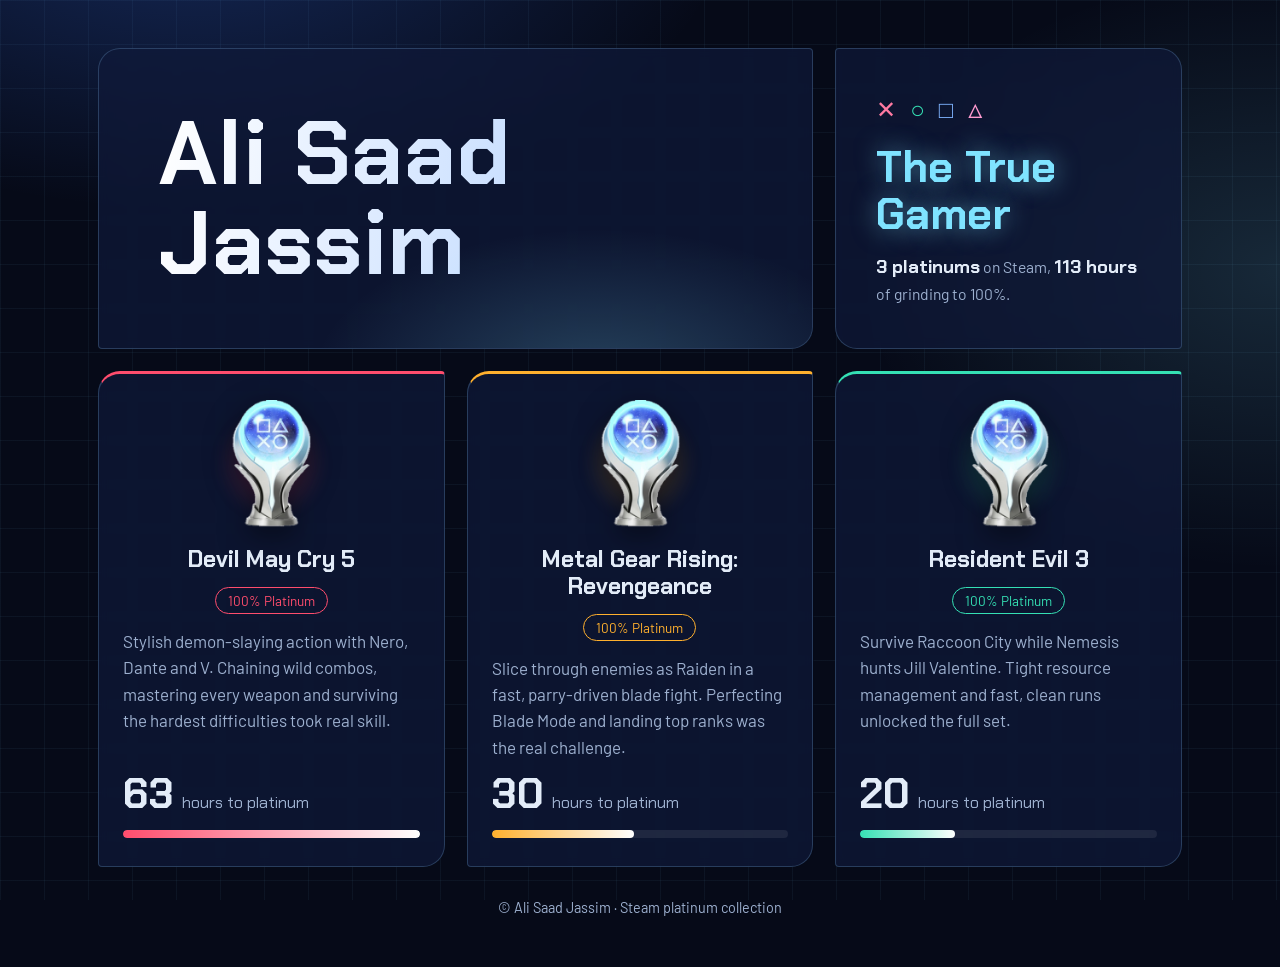
==== index.html @ 671e1e08 "Add files via upload" ====
<!DOCTYPE html>
<html lang="en">
<head>
<meta charset="utf-8">
<meta name="viewport" content="width=device-width, initial-scale=1, viewport-fit=cover">
<title>Ali Saad Jassim · The True Gamer</title>
<link rel="stylesheet" href="https://fonts.googleapis.com/css2?family=Chakra+Petch:wght@500;700&family=Barlow:wght@400;500&display=swap">
<link rel="stylesheet" href="style.css?v=2">
</head>
<body>
<main>
  <section class="box name"><h1>Ali Saad Jassim</h1></section>

  <section class="box motto">
    <div class="pad" aria-hidden="true"><span>✕</span><span>○</span><span>□</span><span>△</span></div>
    <h2>The True Gamer</h2>
    <p><strong>3 platinums</strong> on Steam, <strong>113 hours</strong> of grinding to 100%.</p>
  </section>

  <article class="box game" data-h="63">
    <div class="trophy"><img src="trophy.png?v=2" alt="Platinum trophy" width="128" height="128"></div>
    <h3>Devil May Cry 5</h3>
    <span class="badge">100% Platinum</span>
    <p>Stylish demon-slaying action with Nero, Dante and V. Chaining wild combos, mastering every weapon and surviving the hardest difficulties took real skill.</p>
    <div class="hours"><b data-count="63">0</b><span>hours to platinum</span></div>
    <div class="bar"><i data-w="100"></i></div>
  </article>

  <article class="box game" data-h="30">
    <div class="trophy"><img src="trophy.png?v=2" alt="Platinum trophy" width="128" height="128"></div>
    <h3>Metal Gear Rising: Revengeance</h3>
    <span class="badge">100% Platinum</span>
    <p>Slice through enemies as Raiden in a fast, parry-driven blade fight. Perfecting Blade Mode and landing top ranks was the real challenge.</p>
    <div class="hours"><b data-count="30">0</b><span>hours to platinum</span></div>
    <div class="bar"><i data-w="48"></i></div>
  </article>

  <article class="box game" data-h="20">
    <div class="trophy"><img src="trophy.png?v=2" alt="Platinum trophy" width="128" height="128"></div>
    <h3>Resident Evil 3</h3>
    <span class="badge">100% Platinum</span>
    <p>Survive Raccoon City while Nemesis hunts Jill Valentine. Tight resource management and fast, clean runs unlocked the full set.</p>
    <div class="hours"><b data-count="20">0</b><span>hours to platinum</span></div>
    <div class="bar"><i data-w="32"></i></div>
  </article>

  <footer>© Ali Saad Jassim · Steam platinum collection</footer>
</main>
<script src="script.js?v=2"></script>
</body>
</html>
---- style.css ----
:root{
  color-scheme:dark;
  --void:#060a18; --deep:#0c1430; --panel:rgba(16,26,58,.72); --line:rgba(140,205,255,.22);
  --ice:#7fe3ff; --plat:#e3ecf8; --mute:#9db0cf;
  --a1:#ff4d6d; --a2:#ffb02e; --a3:#35e0b4;
  --display:"Chakra Petch","Segoe UI",Arial,sans-serif; --body:"Barlow","Segoe UI",Arial,sans-serif;
  box-sizing:border-box; padding-top:env(safe-area-inset-top,0px); padding-bottom:env(safe-area-inset-bottom,0px);
}
*,*::before,*::after{box-sizing:inherit}
html{scroll-padding-top:env(safe-area-inset-top,0px)}
body{margin:0;min-height:100vh;background:var(--void);color:var(--plat);font-family:var(--body);font-size:17px;line-height:1.55;
  background-image:
    radial-gradient(900px 500px at 15% -10%,rgba(60,120,255,.28),transparent 60%),
    radial-gradient(700px 500px at 100% 30%,rgba(127,227,255,.14),transparent 60%),
    linear-gradient(rgba(127,227,255,.05) 1px,transparent 1px),
    linear-gradient(90deg,rgba(127,227,255,.05) 1px,transparent 1px);
  background-size:auto,auto,44px 44px,44px 44px;background-attachment:fixed}
main{max-width:1180px;margin:0 auto;padding:clamp(16px,4vw,48px);display:grid;gap:22px;grid-template-columns:repeat(12,1fr)}
.box{background:var(--panel);border:1px solid var(--line);border-radius:22px 4px 22px 4px;backdrop-filter:blur(6px);position:relative;overflow:hidden}
.name{grid-column:span 8;padding:clamp(28px,5vw,60px);display:flex;flex-direction:column;justify-content:center;min-height:230px}
.name::after{content:"";position:absolute;inset:auto -10% -60% 30%;height:100%;background:radial-gradient(closest-side,rgba(127,227,255,.22),transparent);pointer-events:none}
h1{margin:0;font-family:var(--display);font-weight:700;font-size:clamp(2.4rem,7.2vw,5.6rem);line-height:1;letter-spacing:.01em;
  background:linear-gradient(100deg,#fff 0%,#bcd7ff 35%,#7fe3ff 55%,#fff 80%);background-size:220% 100%;-webkit-background-clip:text;background-clip:text;color:transparent;animation:sheen 6s ease-in-out infinite alternate}
@keyframes sheen{to{background-position:100% 0}}
.motto{grid-column:span 4;padding:clamp(24px,3.5vw,40px);display:flex;flex-direction:column;justify-content:center;gap:16px;border-radius:4px 22px 4px 22px}
.motto h2{margin:0;font-family:var(--display);font-weight:700;font-size:clamp(1.8rem,3.6vw,2.7rem);line-height:1.08;color:var(--ice);text-shadow:0 0 24px rgba(127,227,255,.55)}
.pad{display:flex;gap:14px;font-family:var(--display);font-size:1.5rem;color:var(--mute)}
.pad span:nth-child(1){color:#ff7aa2}.pad span:nth-child(2){color:#35e0b4}.pad span:nth-child(3){color:#7fb4ff}.pad span:nth-child(4){color:#ff9bd0}
.motto p{margin:0;color:var(--mute);font-size:.98rem}
.motto strong{color:var(--plat);font-family:var(--display);font-size:1.15rem}
.game{grid-column:span 4;padding:26px 24px 28px;display:flex;flex-direction:column;gap:14px;border-top:3px solid var(--c);transition:transform .25s,box-shadow .25s}
.game:hover{transform:translateY(-6px);box-shadow:0 18px 50px -18px var(--c)}
.game:nth-of-type(1){--c:var(--a1)}.game:nth-of-type(2){--c:var(--a2)}.game:nth-of-type(3){--c:var(--a3)}
.trophy{align-self:center;width:128px;height:128px;position:relative;display:grid;place-items:center}
.trophy::before{content:"";position:absolute;inset:-10%;background:radial-gradient(closest-side,var(--c),transparent 70%);opacity:.38;filter:blur(8px)}
.trophy img{position:relative;width:100%;height:100%;object-fit:contain;filter:drop-shadow(0 8px 14px rgba(0,0,0,.5));animation:float 4s ease-in-out infinite}
.game:nth-of-type(2) .trophy img{animation-delay:-1.3s}.game:nth-of-type(3) .trophy img{animation-delay:-2.6s}
@keyframes float{50%{transform:translateY(-7px)}}
h3{margin:4px 0 0;font-family:var(--display);font-size:1.45rem;line-height:1.15;text-align:center}
.badge{align-self:center;font-size:.85rem;color:var(--c);border:1px solid var(--c);border-radius:99px;padding:2px 12px}
.game p{margin:0;color:var(--mute);flex:1}
.hours{display:flex;align-items:baseline;gap:8px;font-family:var(--display)}
.hours b{font-size:2.6rem;line-height:1;color:var(--plat)}
.hours span{color:var(--mute);font-size:1rem}
.bar{height:8px;border-radius:99px;background:rgba(255,255,255,.08);overflow:hidden}
.bar i{display:block;height:100%;width:0;border-radius:99px;background:linear-gradient(90deg,var(--c),#fff);transition:width 1.6s cubic-bezier(.2,.8,.2,1)}
footer{grid-column:1/-1;text-align:center;color:var(--mute);font-size:.9rem;padding:8px 0 0}
:focus-visible{outline:2px solid var(--ice);outline-offset:3px}
@media(max-width:900px){.name,.motto{grid-column:1/-1}.game{grid-column:1/-1}}
@media(prefers-reduced-motion:reduce){*{animation:none!important;transition:none!important}}
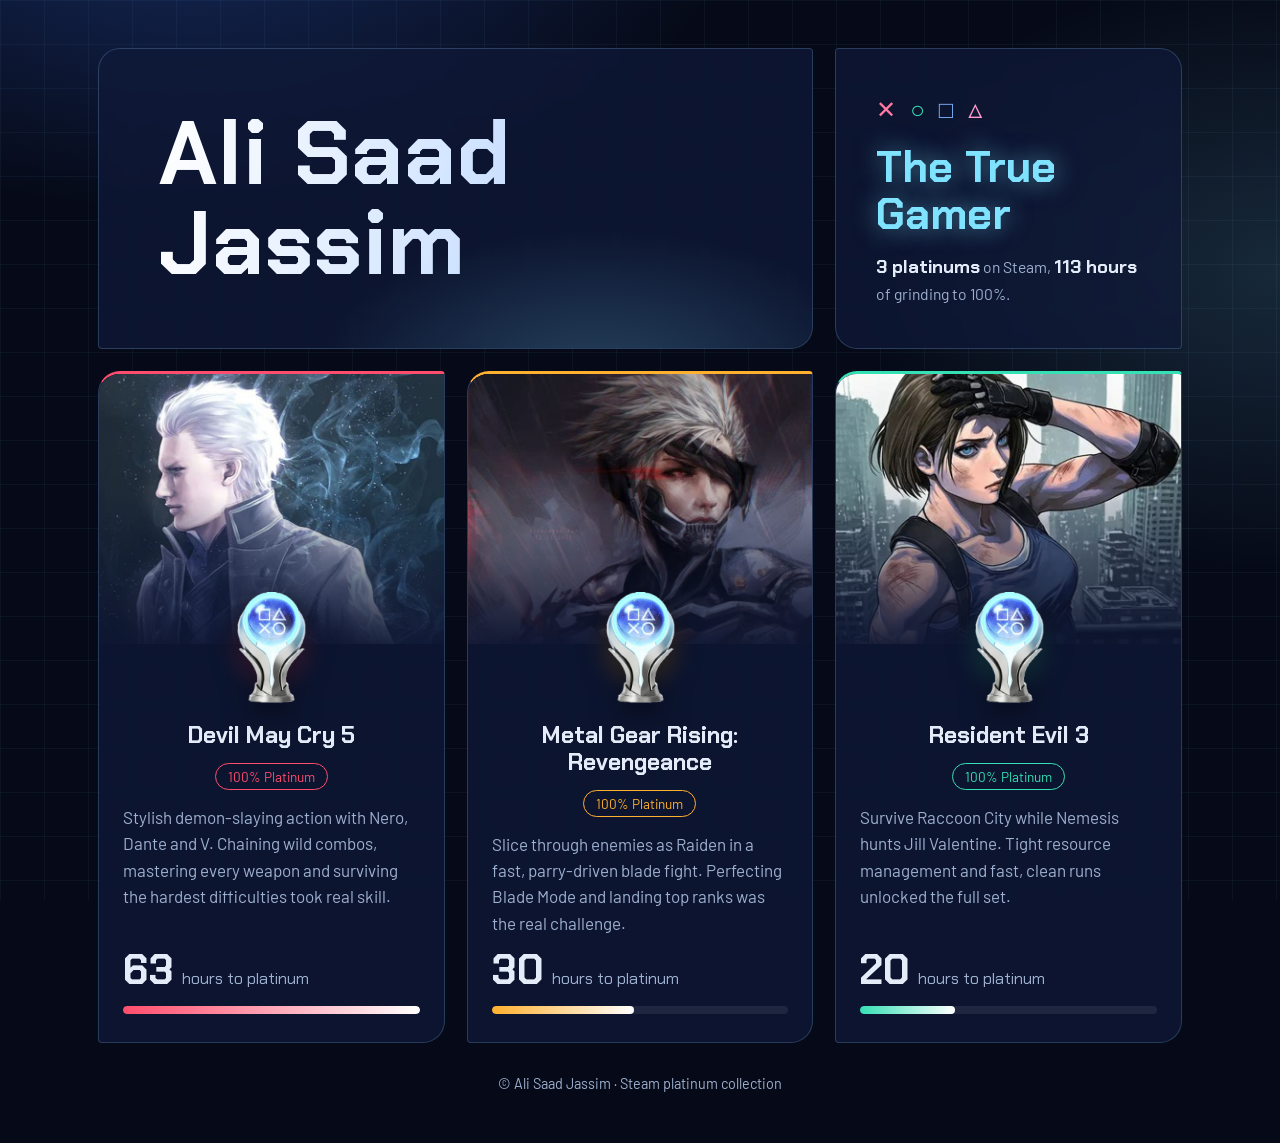
==== commit 3124a956: "Add files via upload" ====
--- a/index.html
+++ b/index.html
@@ -5,7 +5,7 @@
 <meta name="viewport" content="width=device-width, initial-scale=1, viewport-fit=cover">
 <title>Ali Saad Jassim · The True Gamer</title>
 <link rel="stylesheet" href="https://fonts.googleapis.com/css2?family=Chakra+Petch:wght@500;700&family=Barlow:wght@400;500&display=swap">
-<link rel="stylesheet" href="style.css?v=2">
+<link rel="stylesheet" href="style.css?v=3">
 </head>
 <body>
 <main>
@@ -18,7 +18,8 @@
   </section>
 
   <article class="box game" data-h="63">
-    <div class="trophy"><img src="trophy.png?v=2" alt="Platinum trophy" width="128" height="128"></div>
+    <div class="cover"><img src="vergil.jpg?v=3" alt="Vergil from Devil May Cry 5" width="720" height="900"></div>
+    <div class="trophy"><img src="trophy.png?v=3" alt="Platinum trophy" width="128" height="128"></div>
     <h3>Devil May Cry 5</h3>
     <span class="badge">100% Platinum</span>
     <p>Stylish demon-slaying action with Nero, Dante and V. Chaining wild combos, mastering every weapon and surviving the hardest difficulties took real skill.</p>
@@ -27,7 +28,8 @@
   </article>
 
   <article class="box game" data-h="30">
-    <div class="trophy"><img src="trophy.png?v=2" alt="Platinum trophy" width="128" height="128"></div>
+    <div class="cover"><img src="raiden.jpg?v=3" alt="Raiden from Metal Gear Rising: Revengeance" width="720" height="900"></div>
+    <div class="trophy"><img src="trophy.png?v=3" alt="Platinum trophy" width="128" height="128"></div>
     <h3>Metal Gear Rising: Revengeance</h3>
     <span class="badge">100% Platinum</span>
     <p>Slice through enemies as Raiden in a fast, parry-driven blade fight. Perfecting Blade Mode and landing top ranks was the real challenge.</p>
@@ -36,7 +38,8 @@
   </article>
 
   <article class="box game" data-h="20">
-    <div class="trophy"><img src="trophy.png?v=2" alt="Platinum trophy" width="128" height="128"></div>
+    <div class="cover"><img src="jill.jpg?v=3" alt="Jill Valentine from Resident Evil 3" width="720" height="900"></div>
+    <div class="trophy"><img src="trophy.png?v=3" alt="Platinum trophy" width="128" height="128"></div>
     <h3>Resident Evil 3</h3>
     <span class="badge">100% Platinum</span>
     <p>Survive Raccoon City while Nemesis hunts Jill Valentine. Tight resource management and fast, clean runs unlocked the full set.</p>
@@ -46,6 +49,6 @@
 
   <footer>© Ali Saad Jassim · Steam platinum collection</footer>
 </main>
-<script src="script.js?v=2"></script>
+<script src="script.js?v=3"></script>
 </body>
 </html>
--- a/style.css
+++ b/style.css
@@ -28,10 +28,15 @@
 .pad span:nth-child(1){color:#ff7aa2}.pad span:nth-child(2){color:#35e0b4}.pad span:nth-child(3){color:#7fb4ff}.pad span:nth-child(4){color:#ff9bd0}
 .motto p{margin:0;color:var(--mute);font-size:.98rem}
 .motto strong{color:var(--plat);font-family:var(--display);font-size:1.15rem}
-.game{grid-column:span 4;padding:26px 24px 28px;display:flex;flex-direction:column;gap:14px;border-top:3px solid var(--c);transition:transform .25s,box-shadow .25s}
+.game{grid-column:span 4;padding:0 24px 28px;display:flex;flex-direction:column;gap:14px;border-top:3px solid var(--c);transition:transform .25s,box-shadow .25s}
 .game:hover{transform:translateY(-6px);box-shadow:0 18px 50px -18px var(--c)}
 .game:nth-of-type(1){--c:var(--a1)}.game:nth-of-type(2){--c:var(--a2)}.game:nth-of-type(3){--c:var(--a3)}
-.trophy{align-self:center;width:128px;height:128px;position:relative;display:grid;place-items:center}
+.cover{margin:0 -24px;height:270px;position:relative;overflow:hidden;background:var(--deep)}
+.cover img{width:100%;height:100%;object-fit:cover;object-position:50% 12%;display:block;transition:transform .6s}
+.cover::after{content:"";position:absolute;inset:0;background:linear-gradient(180deg,rgba(6,10,24,0) 45%,rgba(14,22,50,.95) 100%)}
+.game:hover .cover img{transform:scale(1.06)}
+.game:nth-of-type(2) .cover img{object-position:50% 18%}
+.trophy{align-self:center;width:112px;height:112px;margin-top:-66px;position:relative;z-index:1;display:grid;place-items:center}
 .trophy::before{content:"";position:absolute;inset:-10%;background:radial-gradient(closest-side,var(--c),transparent 70%);opacity:.38;filter:blur(8px)}
 .trophy img{position:relative;width:100%;height:100%;object-fit:contain;filter:drop-shadow(0 8px 14px rgba(0,0,0,.5));animation:float 4s ease-in-out infinite}
 .game:nth-of-type(2) .trophy img{animation-delay:-1.3s}.game:nth-of-type(3) .trophy img{animation-delay:-2.6s}
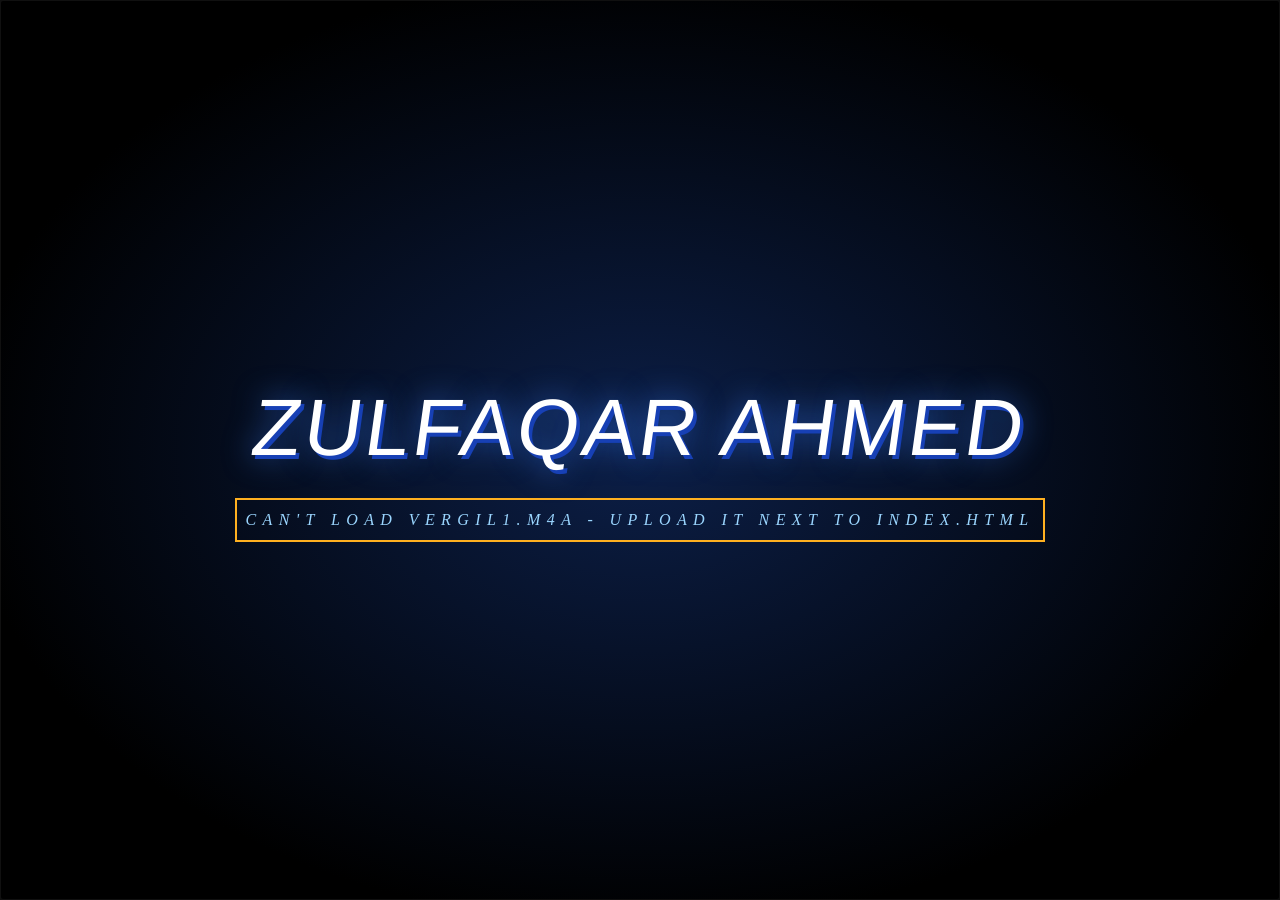
==== commit 0735825a: "Add files via upload" ====
--- a/index.html
+++ b/index.html
@@ -1,54 +1,96 @@
 <!DOCTYPE html>
 <html lang="en">
 <head>
-<meta charset="utf-8">
-<meta name="viewport" content="width=device-width, initial-scale=1, viewport-fit=cover">
-<title>Ali Saad Jassim · The True Gamer</title>
-<link rel="stylesheet" href="https://fonts.googleapis.com/css2?family=Chakra+Petch:wght@500;700&family=Barlow:wght@400;500&display=swap">
-<link rel="stylesheet" href="style.css?v=3">
+  <meta charset="UTF-8">
+  <meta name="viewport" content="width=device-width, initial-scale=1">
+  <title>Zulfaqar Ahmed | Cybersecurity Student</title>
+  <link rel="stylesheet" href="style.css">
+  <script src="script.js" defer></script>
+  <noscript><style>#intro{display:none}</style></noscript>
 </head>
 <body>
-<main>
-  <section class="box name"><h1>Ali Saad Jassim</h1></section>
 
-  <section class="box motto">
-    <div class="pad" aria-hidden="true"><span>✕</span><span>○</span><span>□</span><span>△</span></div>
-    <h2>The True Gamer</h2>
-    <p><strong>3 platinums</strong> on Steam, <strong>113 hours</strong> of grinding to 100%.</p>
-  </section>
+  <!-- DMC5-style intro: video (muted) + Vergil audio -->
+  <div id="intro">
+    <video id="introVideo" src="videoplayback.mp4" muted playsinline preload="auto"></video>
+    <audio id="introAudio" src="vergil1.m4a" preload="auto"></audio>
+    <div class="shade"></div>
+    <div class="bar top"></div>
+    <div class="bar bottom"></div>
+    <div id="slash"></div>
+    <div id="stage" class="stage" aria-live="off"></div>
+    <div id="flash"></div>
+    <div id="prog"></div>
+    <button id="skip" type="button">Skip</button>
+    <button id="start" type="button">
+      <span class="who">Zulfaqar Ahmed</span>
+      <span class="press">Press any key</span>
+    </button>
+  </div>
 
-  <article class="box game" data-h="63">
-    <div class="cover"><img src="vergil.jpg?v=3" alt="Vergil from Devil May Cry 5" width="720" height="900"></div>
-    <div class="trophy"><img src="trophy.png?v=3" alt="Platinum trophy" width="128" height="128"></div>
-    <h3>Devil May Cry 5</h3>
-    <span class="badge">100% Platinum</span>
-    <p>Stylish demon-slaying action with Nero, Dante and V. Chaining wild combos, mastering every weapon and surviving the hardest difficulties took real skill.</p>
-    <div class="hours"><b data-count="63">0</b><span>hours to platinum</span></div>
-    <div class="bar"><i data-w="100"></i></div>
-  </article>
+  <!-- 1: Name and university -->
+  <header class="top-bar">
+    <h1>Zulfaqar Ahmed</h1>
+    <p>Al-Ameen University</p>
+  </header>
 
-  <article class="box game" data-h="30">
-    <div class="cover"><img src="raiden.jpg?v=3" alt="Raiden from Metal Gear Rising: Revengeance" width="720" height="900"></div>
-    <div class="trophy"><img src="trophy.png?v=3" alt="Platinum trophy" width="128" height="128"></div>
-    <h3>Metal Gear Rising: Revengeance</h3>
-    <span class="badge">100% Platinum</span>
-    <p>Slice through enemies as Raiden in a fast, parry-driven blade fight. Perfecting Blade Mode and landing top ranks was the real challenge.</p>
-    <div class="hours"><b data-count="30">0</b><span>hours to platinum</span></div>
-    <div class="bar"><i data-w="48"></i></div>
-  </article>
+  <!-- 2: Progress meters -->
+  <main>
+    <h2>My cybersecurity progress</h2>
+    <p class="hint">Select a card to see its topics.</p>
 
-  <article class="box game" data-h="20">
-    <div class="cover"><img src="jill.jpg?v=3" alt="Jill Valentine from Resident Evil 3" width="720" height="900"></div>
-    <div class="trophy"><img src="trophy.png?v=3" alt="Platinum trophy" width="128" height="128"></div>
-    <h3>Resident Evil 3</h3>
-    <span class="badge">100% Platinum</span>
-    <p>Survive Raccoon City while Nemesis hunts Jill Valentine. Tight resource management and fast, clean runs unlocked the full set.</p>
-    <div class="hours"><b data-count="20">0</b><span>hours to platinum</span></div>
-    <div class="bar"><i data-w="32"></i></div>
-  </article>
+    <!--
+      HOW TO UPDATE: when you finish a topic, add class="done" to its <li>.
+      The percentage on each meter is worked out automatically.
+    -->
+    <section class="cards">
 
-  <footer>© Ali Saad Jassim · Steam platinum collection</footer>
-</main>
-<script src="script.js?v=3"></script>
+      <details class="card">
+        <summary>
+          <span class="meter"><span class="pct">0%</span></span>
+          <span class="name">Python</span>
+          <span class="desc">Scripting and automation</span>
+        </summary>
+        <ul class="topics">
+          <li class="done">Syntax and variables</li>
+          <li class="done">Functions and loops</li>
+          <li class="done">File handling</li>
+          <li >Network programming with sockets</li>
+          <li>Writing security scripts</li>
+        </ul>
+      </details>
+
+      <details class="card">
+        <summary>
+          <span class="meter"><span class="pct">0%</span></span>
+          <span class="name">Networking</span>
+          <span class="desc">TCP/IP, protocols, and the OSI model</span>
+        </summary>
+        <ul class="topics">
+          <li class="done">OSI model</li>
+          <li class="done">TCP/IP and subnetting</li>
+          <li class="done">DNS and HTTP</li>
+          <li>Firewalls</li>
+          <li>Packet analysis with Wireshark</li>
+        </ul>
+      </details>
+
+      <details class="card">
+        <summary>
+          <span class="meter"><span class="pct">0%</span></span>
+          <span class="name">Linux</span>
+          <span class="desc">Command line and system security</span>
+        </summary>
+        <ul class="topics">
+          <li class="done">Command line basics</li>
+          <li>File permissions</li>
+          <li>Users and processes</li>
+          <li>Bash scripting</li>
+        </ul>
+      </details>
+
+    </section>
+  </main>
+
 </body>
 </html>
--- a/style.css
+++ b/style.css
@@ -1,55 +1,374 @@
-:root{
-  color-scheme:dark;
-  --void:#060a18; --deep:#0c1430; --panel:rgba(16,26,58,.72); --line:rgba(140,205,255,.22);
-  --ice:#7fe3ff; --plat:#e3ecf8; --mute:#9db0cf;
-  --a1:#ff4d6d; --a2:#ffb02e; --a3:#35e0b4;
-  --display:"Chakra Petch","Segoe UI",Arial,sans-serif; --body:"Barlow","Segoe UI",Arial,sans-serif;
-  box-sizing:border-box; padding-top:env(safe-area-inset-top,0px); padding-bottom:env(safe-area-inset-bottom,0px);
-}
-*,*::before,*::after{box-sizing:inherit}
-html{scroll-padding-top:env(safe-area-inset-top,0px)}
-body{margin:0;min-height:100vh;background:var(--void);color:var(--plat);font-family:var(--body);font-size:17px;line-height:1.55;
-  background-image:
-    radial-gradient(900px 500px at 15% -10%,rgba(60,120,255,.28),transparent 60%),
-    radial-gradient(700px 500px at 100% 30%,rgba(127,227,255,.14),transparent 60%),
-    linear-gradient(rgba(127,227,255,.05) 1px,transparent 1px),
-    linear-gradient(90deg,rgba(127,227,255,.05) 1px,transparent 1px);
-  background-size:auto,auto,44px 44px,44px 44px;background-attachment:fixed}
-main{max-width:1180px;margin:0 auto;padding:clamp(16px,4vw,48px);display:grid;gap:22px;grid-template-columns:repeat(12,1fr)}
-.box{background:var(--panel);border:1px solid var(--line);border-radius:22px 4px 22px 4px;backdrop-filter:blur(6px);position:relative;overflow:hidden}
-.name{grid-column:span 8;padding:clamp(28px,5vw,60px);display:flex;flex-direction:column;justify-content:center;min-height:230px}
-.name::after{content:"";position:absolute;inset:auto -10% -60% 30%;height:100%;background:radial-gradient(closest-side,rgba(127,227,255,.22),transparent);pointer-events:none}
-h1{margin:0;font-family:var(--display);font-weight:700;font-size:clamp(2.4rem,7.2vw,5.6rem);line-height:1;letter-spacing:.01em;
-  background:linear-gradient(100deg,#fff 0%,#bcd7ff 35%,#7fe3ff 55%,#fff 80%);background-size:220% 100%;-webkit-background-clip:text;background-clip:text;color:transparent;animation:sheen 6s ease-in-out infinite alternate}
-@keyframes sheen{to{background-position:100% 0}}
-.motto{grid-column:span 4;padding:clamp(24px,3.5vw,40px);display:flex;flex-direction:column;justify-content:center;gap:16px;border-radius:4px 22px 4px 22px}
-.motto h2{margin:0;font-family:var(--display);font-weight:700;font-size:clamp(1.8rem,3.6vw,2.7rem);line-height:1.08;color:var(--ice);text-shadow:0 0 24px rgba(127,227,255,.55)}
-.pad{display:flex;gap:14px;font-family:var(--display);font-size:1.5rem;color:var(--mute)}
-.pad span:nth-child(1){color:#ff7aa2}.pad span:nth-child(2){color:#35e0b4}.pad span:nth-child(3){color:#7fb4ff}.pad span:nth-child(4){color:#ff9bd0}
-.motto p{margin:0;color:var(--mute);font-size:.98rem}
-.motto strong{color:var(--plat);font-family:var(--display);font-size:1.15rem}
-.game{grid-column:span 4;padding:0 24px 28px;display:flex;flex-direction:column;gap:14px;border-top:3px solid var(--c);transition:transform .25s,box-shadow .25s}
-.game:hover{transform:translateY(-6px);box-shadow:0 18px 50px -18px var(--c)}
-.game:nth-of-type(1){--c:var(--a1)}.game:nth-of-type(2){--c:var(--a2)}.game:nth-of-type(3){--c:var(--a3)}
-.cover{margin:0 -24px;height:270px;position:relative;overflow:hidden;background:var(--deep)}
-.cover img{width:100%;height:100%;object-fit:cover;object-position:50% 12%;display:block;transition:transform .6s}
-.cover::after{content:"";position:absolute;inset:0;background:linear-gradient(180deg,rgba(6,10,24,0) 45%,rgba(14,22,50,.95) 100%)}
-.game:hover .cover img{transform:scale(1.06)}
-.game:nth-of-type(2) .cover img{object-position:50% 18%}
-.trophy{align-self:center;width:112px;height:112px;margin-top:-66px;position:relative;z-index:1;display:grid;place-items:center}
-.trophy::before{content:"";position:absolute;inset:-10%;background:radial-gradient(closest-side,var(--c),transparent 70%);opacity:.38;filter:blur(8px)}
-.trophy img{position:relative;width:100%;height:100%;object-fit:contain;filter:drop-shadow(0 8px 14px rgba(0,0,0,.5));animation:float 4s ease-in-out infinite}
-.game:nth-of-type(2) .trophy img{animation-delay:-1.3s}.game:nth-of-type(3) .trophy img{animation-delay:-2.6s}
-@keyframes float{50%{transform:translateY(-7px)}}
-h3{margin:4px 0 0;font-family:var(--display);font-size:1.45rem;line-height:1.15;text-align:center}
-.badge{align-self:center;font-size:.85rem;color:var(--c);border:1px solid var(--c);border-radius:99px;padding:2px 12px}
-.game p{margin:0;color:var(--mute);flex:1}
-.hours{display:flex;align-items:baseline;gap:8px;font-family:var(--display)}
-.hours b{font-size:2.6rem;line-height:1;color:var(--plat)}
-.hours span{color:var(--mute);font-size:1rem}
-.bar{height:8px;border-radius:99px;background:rgba(255,255,255,.08);overflow:hidden}
-.bar i{display:block;height:100%;width:0;border-radius:99px;background:linear-gradient(90deg,var(--c),#fff);transition:width 1.6s cubic-bezier(.2,.8,.2,1)}
-footer{grid-column:1/-1;text-align:center;color:var(--mute);font-size:.9rem;padding:8px 0 0}
-:focus-visible{outline:2px solid var(--ice);outline-offset:3px}
-@media(max-width:900px){.name,.motto{grid-column:1/-1}.game{grid-column:1/-1}}
-@media(prefers-reduced-motion:reduce){*{animation:none!important;transition:none!important}}
+:root {
+  --bg: #0f1b2d;
+  --bar: #1b2f4b;
+  --card: #172a43;
+  --track: #2a4161;
+  --accent: #ffb020;
+  --text: #eaf0f8;
+  --muted: #9fb2cc;
+}
+
+* { box-sizing: border-box; margin: 0; }
+
+body {
+  min-height: 100vh;
+  background: var(--bg);
+  color: var(--text);
+  font-family: "Segoe UI", system-ui, -apple-system, Roboto, sans-serif;
+  line-height: 1.5;
+}
+
+/* 1: Header bar */
+.top-bar {
+  display: flex;
+  flex-wrap: wrap;
+  justify-content: space-between;
+  align-items: baseline;
+  gap: 0.25rem 1.5rem;
+  padding: 1.5rem clamp(1rem, 5vw, 3rem);
+  background: var(--bar);
+  border-bottom: 3px solid var(--accent);
+}
+
+.top-bar h1 {
+  font-size: clamp(1.6rem, 4vw, 2.4rem);
+  font-weight: 700;
+  letter-spacing: 0.01em;
+}
+
+.top-bar p {
+  font-size: 1.1rem;
+  color: var(--muted);
+}
+
+/* 2: Progress meters */
+main {
+  max-width: 1000px;
+  margin: 0 auto;
+  padding: 2.5rem clamp(1rem, 5vw, 3rem) 4rem;
+}
+
+main h2 {
+  font-size: 1.4rem;
+  margin-bottom: 1.5rem;
+}
+
+.hint {
+  margin: -1rem 0 1.5rem;
+  color: var(--muted);
+}
+
+.cards {
+  display: grid;
+  grid-template-columns: repeat(auto-fit, minmax(240px, 1fr));
+  gap: 1.5rem;
+  align-items: start;
+}
+
+.card {
+  background: var(--card);
+  border: 1px solid var(--track);
+  border-radius: 14px;
+  overflow: hidden;
+  transition: border-color 0.2s;
+}
+
+.card:hover,
+.card[open] {
+  border-color: var(--accent);
+}
+
+.card summary {
+  display: flex;
+  flex-direction: column;
+  align-items: center;
+  text-align: center;
+  padding: 2rem 1.25rem;
+  cursor: pointer;
+  list-style: none;
+}
+
+.card summary::-webkit-details-marker { display: none; }
+
+.card summary:focus-visible {
+  outline: 3px solid var(--accent);
+  outline-offset: -3px;
+}
+
+/* The ring: a conic gradient filled up to --value percent */
+.meter {
+  width: 150px;
+  aspect-ratio: 1;
+  display: grid;
+  place-items: center;
+  border-radius: 50%;
+  background:
+    radial-gradient(closest-side, var(--card) 80%, transparent 82% 100%),
+    conic-gradient(var(--accent) calc(var(--value, 0) * 1%), var(--track) 0);
+}
+
+.pct {
+  font-size: 1.9rem;
+  font-weight: 700;
+}
+
+.name {
+  margin-top: 1.25rem;
+  font-size: 1.25rem;
+  font-weight: 700;
+}
+
+.desc {
+  margin-top: 0.25rem;
+  color: var(--muted);
+  font-size: 0.95rem;
+}
+
+.card summary::after {
+  content: "Show topics";
+  margin-top: 1rem;
+  color: var(--accent);
+  font-size: 0.9rem;
+}
+
+.card[open] summary::after { content: "Hide topics"; }
+
+.topics {
+  list-style: none;
+  padding: 1rem 1.5rem 1.5rem;
+  border-top: 1px solid var(--track);
+}
+
+.topics li {
+  display: flex;
+  gap: 0.6rem;
+  padding: 0.35rem 0;
+  color: var(--muted);
+}
+
+.topics li::before { content: "\25CB"; }
+
+.topics li.done { color: var(--text); }
+
+.topics li.done::before {
+  content: "\2713";
+  color: var(--accent);
+  font-weight: 700;
+}
+
+/* ===== DMC5-style intro ===== */
+body.intro-on { overflow: hidden; }
+
+#intro {
+  --blue: #3b82ff;
+  --ice: #9bd6ff;
+  --red: #ff2a3d;
+  position: fixed;
+  inset: 0;
+  z-index: 1000;
+  overflow: hidden;
+  background: #000;
+  color: #fff;
+  font-family: Impact, Haettenschweiler, "Arial Narrow Bold", sans-serif;
+}
+
+#introVideo {
+  position: absolute;
+  inset: 0;
+  width: 100%;
+  height: 100%;
+  object-fit: cover;
+  opacity: 0;
+  filter: contrast(1.2) saturate(0.7) brightness(0.8) hue-rotate(-8deg);
+  transition: opacity 0.6s;
+}
+#intro.playing #introVideo { opacity: 1; }
+
+/* Blue grade, vignette and scanlines over the footage */
+.shade {
+  position: absolute;
+  inset: 0;
+  background:
+    repeating-linear-gradient(0deg, rgba(0,0,0,0.22) 0 1px, transparent 1px 3px),
+    radial-gradient(ellipse at center, rgba(5,15,40,0.15) 30%, rgba(0,0,0,0.9) 100%),
+    rgba(10,30,90,0.28);
+}
+
+.bar {
+  position: absolute;
+  left: 0;
+  right: 0;
+  height: 0;
+  background: #000;
+  transition: height 0.9s cubic-bezier(0.7, 0, 0.2, 1);
+}
+.bar.top { top: 0; border-bottom: 2px solid var(--blue); }
+.bar.bottom { bottom: 0; border-top: 2px solid var(--blue); }
+#intro.playing .bar { height: 11vh; }
+
+#slash {
+  position: absolute;
+  left: -25%;
+  top: 50%;
+  width: 150%;
+  height: 5px;
+  background: #fff;
+  box-shadow: 0 0 18px 4px var(--blue), 0 0 60px 10px rgba(59,130,255,0.6);
+  opacity: 0;
+  transform-origin: left center;
+}
+
+#flash { position: absolute; inset: 0; background: #fff; opacity: 0; pointer-events: none; }
+
+.stage {
+  position: absolute;
+  inset: 0;
+  display: grid;
+  place-content: center;
+  text-align: center;
+  padding: 0 1rem;
+  pointer-events: none;
+}
+
+.word {
+  position: relative;
+  display: inline-block;
+  font-size: clamp(3rem, 13vw, 10rem);
+  line-height: 1;
+  letter-spacing: 0.02em;
+  text-transform: uppercase;
+  transform: skewX(-8deg);
+  text-shadow: 5px 5px 0 #1740b5, 0 0 40px rgba(59,130,255,0.7);
+  animation: slam 0.45s cubic-bezier(0.2, 0.9, 0.3, 1) both;
+}
+@keyframes slam {
+  0%   { opacity: 0; transform: skewX(-8deg) scale(3); filter: blur(14px); }
+  55%  { opacity: 1; transform: skewX(-8deg) scale(0.94); filter: blur(0); }
+  75%  { transform: skewX(-8deg) scale(1.03); }
+  100% { transform: skewX(-8deg) scale(1); }
+}
+
+.beat.red .word { color: var(--red); text-shadow: 5px 5px 0 #5a0610, 0 0 40px rgba(255,42,61,0.6); }
+
+.beat.cut .word {
+  font-size: clamp(3.5rem, 16vw, 12rem);
+  color: transparent;
+  -webkit-text-stroke: 2px #fff;
+  text-shadow: 0 0 30px rgba(59,130,255,0.8);
+  animation: cutin 0.18s ease-out both;
+}
+@keyframes cutin {
+  from { opacity: 0; transform: skewX(-8deg) translateX(-60%); }
+  to   { opacity: 1; transform: skewX(-8deg) translateX(0); }
+}
+
+.beat.name .word { font-size: clamp(2.6rem, 10vw, 8rem); }
+.beat.name .word::before,
+.beat.name .word::after {
+  content: attr(data-text);
+  position: absolute;
+  inset: 0;
+  text-shadow: none;
+  animation: glitch 1.8s steps(1) infinite;
+}
+.beat.name .word::before { color: var(--ice); transform: translateX(-5px); }
+.beat.name .word::after  { color: var(--red); transform: translateX(5px); animation-delay: -0.9s; }
+@keyframes glitch {
+  0%   { clip-path: inset(0 0 100% 0); }
+  8%   { clip-path: inset(10% 0 60% 0); }
+  16%  { clip-path: inset(70% 0 5% 0); }
+  24%  { clip-path: inset(0 0 100% 0); }
+  60%  { clip-path: inset(40% 0 40% 0); }
+  66%  { clip-path: inset(0 0 100% 0); }
+}
+
+.beat.rank .word {
+  font-size: clamp(5rem, 24vw, 18rem);
+  font-style: italic;
+  color: var(--accent);
+  text-shadow: 6px 6px 0 #7a4a00, 0 0 60px rgba(255,176,32,0.7);
+}
+
+.sub {
+  margin-top: 1rem;
+  font-family: Georgia, "Times New Roman", serif;
+  font-style: italic;
+  font-size: clamp(1rem, 3vw, 1.9rem);
+  letter-spacing: 0.35em;
+  text-transform: uppercase;
+  color: var(--ice);
+  text-shadow: 0 0 14px rgba(59,130,255,0.9);
+  animation: fadeup 0.8s 0.35s ease-out both;
+}
+.beat.rank .sub { color: #fff; font-size: clamp(1.6rem, 6vw, 3.4rem); transform: rotate(-4deg); }
+@keyframes fadeup { from { opacity: 0; transform: translateY(14px); } }
+
+#prog {
+  position: absolute;
+  left: 0;
+  bottom: 0;
+  width: 100%;
+  height: 3px;
+  background: var(--blue);
+  transform: scaleX(0);
+  transform-origin: left;
+  z-index: 3;
+}
+
+#skip {
+  position: absolute;
+  right: clamp(1rem, 4vw, 2.5rem);
+  bottom: calc(11vh + 1rem);
+  z-index: 3;
+  padding: 0.4rem 1.1rem;
+  font: inherit;
+  letter-spacing: 0.15em;
+  color: #fff;
+  background: rgba(0,0,0,0.5);
+  border: 1px solid var(--ice);
+  cursor: pointer;
+  opacity: 0;
+  pointer-events: none;
+  transition: opacity 0.4s 1s, background 0.2s;
+}
+#intro.playing #skip { opacity: 1; pointer-events: auto; }
+#skip:hover, #skip:focus-visible { background: var(--blue); outline: none; }
+
+/* Start screen: browsers only allow sound after a click or key press */
+#start {
+  position: absolute;
+  inset: 0;
+  z-index: 4;
+  display: grid;
+  place-content: center;
+  gap: 1.2rem;
+  text-align: center;
+  font: inherit;
+  color: #fff;
+  border: 0;
+  cursor: pointer;
+  background: radial-gradient(ellipse at center, #0c1f48 0%, #000 75%);
+  transition: opacity 0.5s;
+}
+#intro.playing #start { opacity: 0; pointer-events: none; }
+#start .who {
+  font-size: clamp(2rem, 8vw, 5rem);
+  letter-spacing: 0.04em;
+  text-transform: uppercase;
+  transform: skewX(-8deg);
+  text-shadow: 4px 4px 0 #1740b5, 0 0 30px rgba(59,130,255,0.7);
+}
+#start .press {
+  font-family: Georgia, serif;
+  font-style: italic;
+  letter-spacing: 0.4em;
+  text-transform: uppercase;
+  color: var(--ice);
+  animation: blink 1.4s ease-in-out infinite;
+}
+@keyframes blink { 50% { opacity: 0.2; } }
+#start:focus-visible .press { outline: 2px solid var(--accent); outline-offset: 8px; }
+
+@media (prefers-reduced-motion: reduce) {
+  #intro .word, #intro .sub, #intro .beat .word::before, #intro .beat .word::after, #start .press { animation: none; }
+}
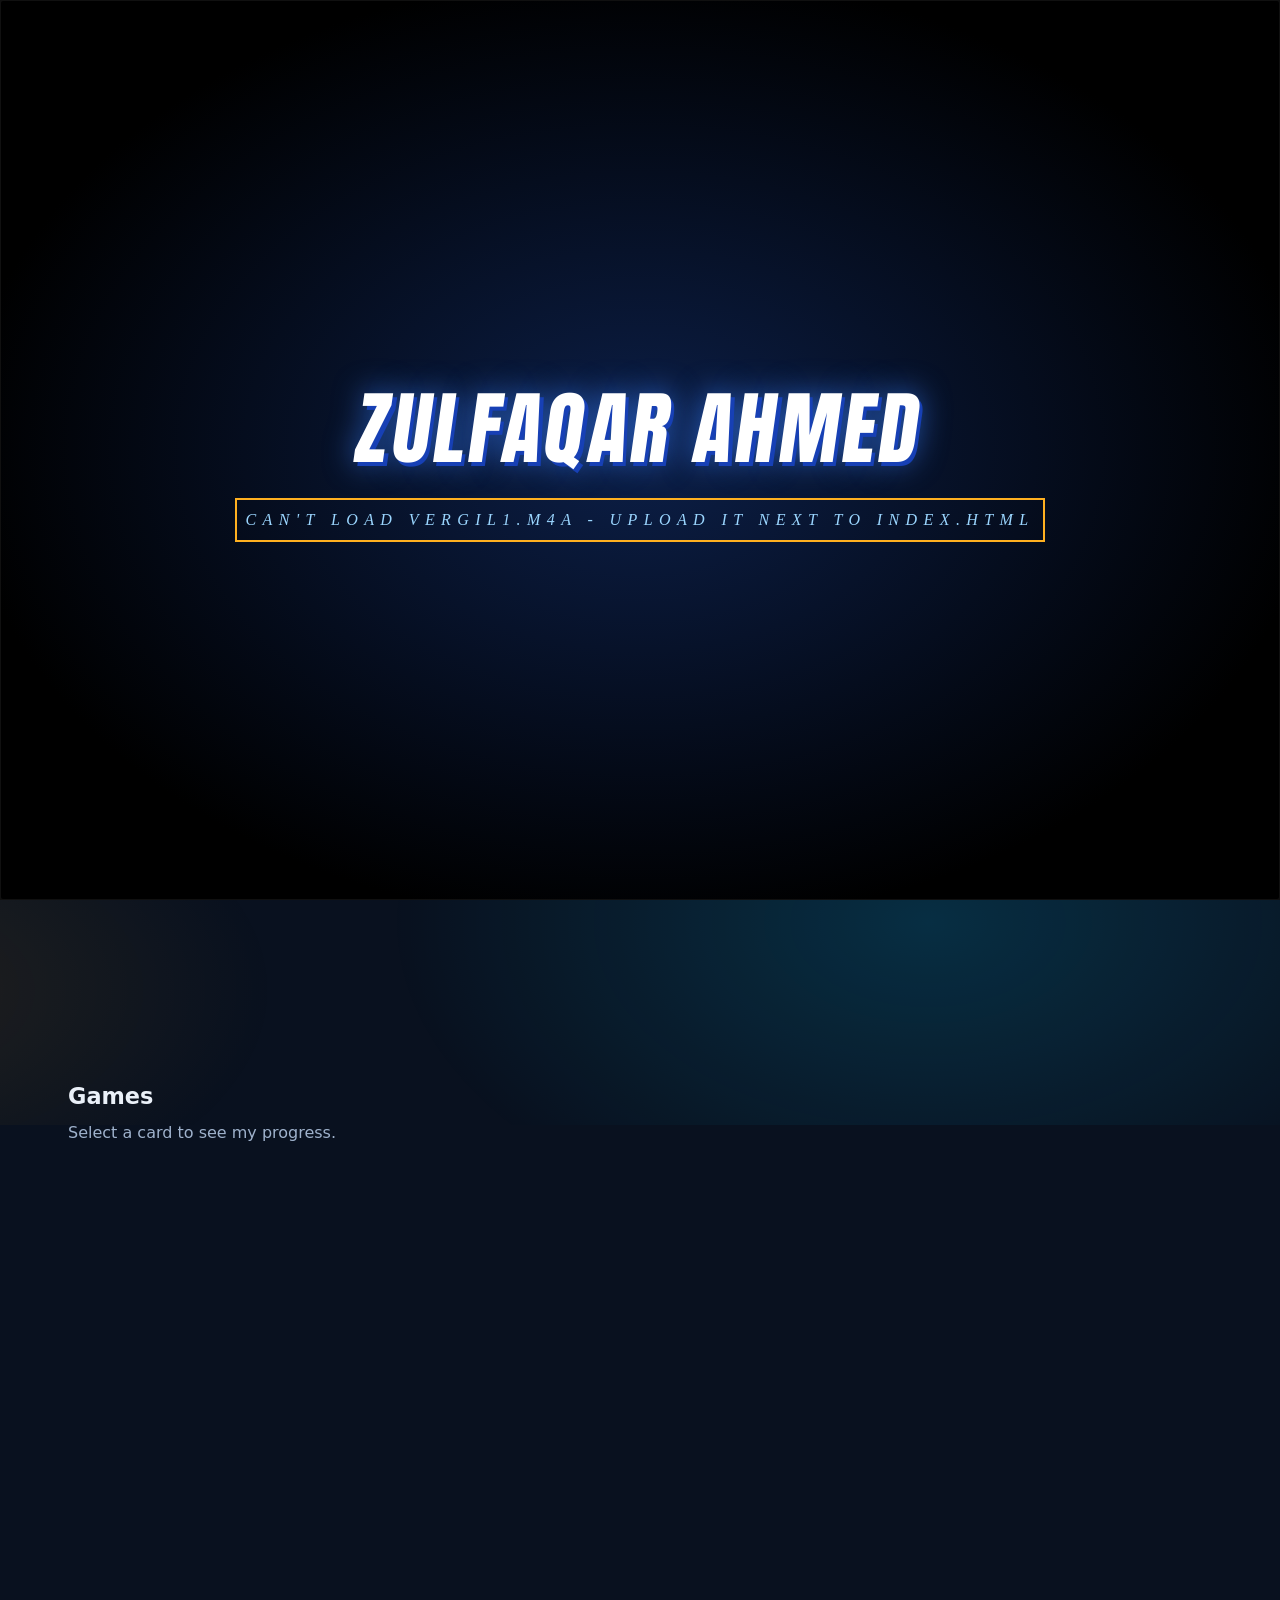
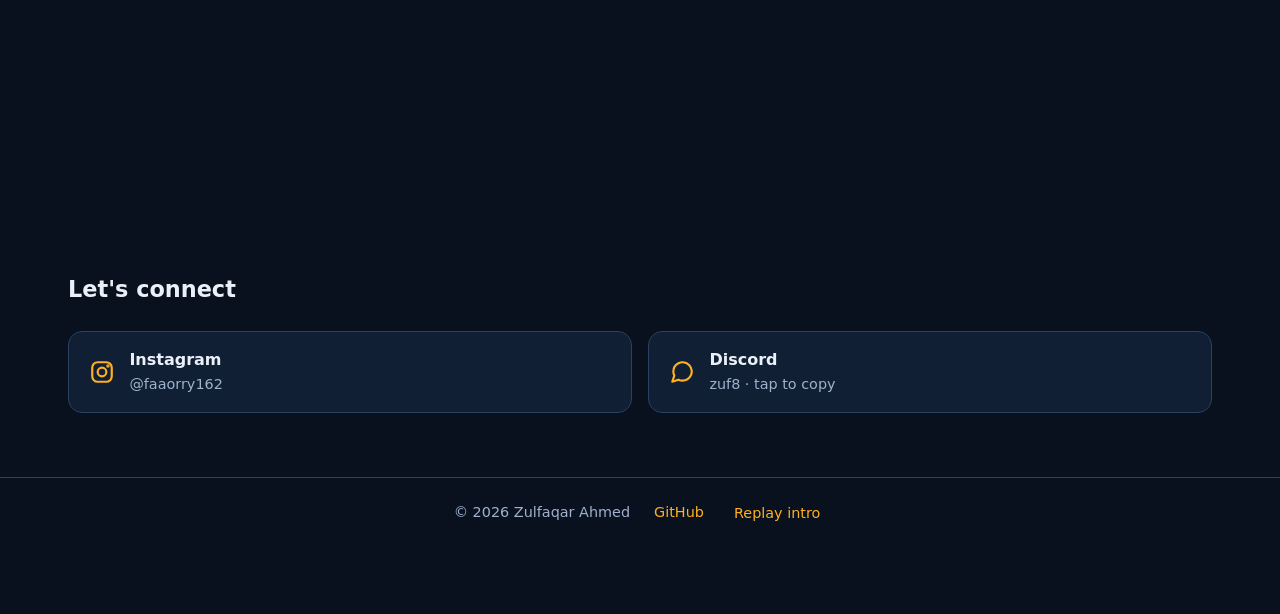
==== commit 5c56243d: "Add files via upload" ====
--- a/index.html
+++ b/index.html
@@ -4,11 +4,21 @@
   <meta charset="UTF-8">
   <meta name="viewport" content="width=device-width, initial-scale=1">
   <title>Zulfaqar Ahmed | Cybersecurity Student</title>
+  <meta name="description" content="Portfolio of Zulfaqar Ahmed, cybersecurity student at Al-Ameen University: live progress in Python, networking and Linux.">
+  <meta name="theme-color" content="#0f1b2d">
+  <meta property="og:title" content="Zulfaqar Ahmed | Cybersecurity Student">
+  <meta property="og:description" content="Live progress tracker for my cybersecurity studies.">
+  <link rel="icon" href="data:image/svg+xml,<svg xmlns=%22http://www.w3.org/2000/svg%22 viewBox=%220 0 100 100%22><text y=%22.9em%22 font-size=%2290%22>&#128737;</text></svg>">
+  <link rel="preconnect" href="https://fonts.googleapis.com">
+  <link rel="preconnect" href="https://fonts.gstatic.com" crossorigin>
+  <link href="https://fonts.googleapis.com/css2?family=Anton&display=swap" rel="stylesheet">
   <link rel="stylesheet" href="style.css">
   <script src="script.js" defer></script>
-  <noscript><style>#intro{display:none}</style></noscript>
+  <noscript><style>#intro{display:none}.card{opacity:1!important;transform:none!important}</style></noscript>
 </head>
 <body>
+
+  <canvas id="bg" aria-hidden="true"></canvas>
 
   <!-- DMC5-style intro: video (muted) + Vergil audio -->
   <div id="intro">
@@ -28,25 +38,45 @@
     </button>
   </div>
 
-  <!-- 1: Name and university -->
-  <header class="top-bar">
-    <h1>Zulfaqar Ahmed</h1>
-    <p>Al-Ameen University</p>
+  <div class="scrollbar" id="scrollbar" aria-hidden="true"></div>
+
+  <header class="top-bar" id="top">
+    <div class="brand">
+      <a class="logo" href="#top" aria-label="Back to top">ZA</a>
+      <div class="who">
+        <h1>Zulfaqar Ahmed</h1>
+        <small>Cybersecurity Student</small>
+      </div>
+    </div>
+    <nav class="nav" aria-label="Sections">
+      <a href="#progress">Progress</a>
+      <a href="#games">Games</a>
+      <a href="#connect">Connect</a>
+    </nav>
+    <p class="uni"><span class="dot" aria-hidden="true"></span>Al-Ameen University</p>
   </header>
 
-  <!-- 2: Progress meters -->
+  <!-- المقاييس من مية (الدوائر) -->
   <main>
-    <h2>My cybersecurity progress</h2>
+    <section class="terminal" aria-label="About me">
+      <div class="term-bar"><i></i><i></i><i></i><span>zulfaqar@al-ameen: ~</span></div>
+      <pre id="term">$ whoami
+zulfaqar_ahmed  # cybersecurity student @ Al-Ameen University</pre>
+    </section>
+
+    <h2 id="progress">My cybersecurity progress</h2>
     <p class="hint">Select a card to see its topics.</p>
 
     <!--
       HOW TO UPDATE: when you finish a topic, add class="done" to its <li>.
-      The percentage on each meter is worked out automatically.
+      Every meter and the overall score in the terminal are calculated automatically.
+      Cards with class "game" are left out of the overall cybersecurity score.
     -->
     <section class="cards">
 
       <details class="card">
         <summary>
+          <span class="thumb"><img src="python.jpg" alt="Python code on a dark screen"></span>
           <span class="meter"><span class="pct">0%</span></span>
           <span class="name">Python</span>
           <span class="desc">Scripting and automation</span>
@@ -55,13 +85,14 @@
           <li class="done">Syntax and variables</li>
           <li class="done">Functions and loops</li>
           <li class="done">File handling</li>
-          <li >Network programming with sockets</li>
+          <li>Network programming with sockets</li>
           <li>Writing security scripts</li>
         </ul>
       </details>
 
       <details class="card">
         <summary>
+          <span class="thumb"><img src="networking.jpg" alt="Anime character in front of a network diagram and a Wireshark capture"></span>
           <span class="meter"><span class="pct">0%</span></span>
           <span class="name">Networking</span>
           <span class="desc">TCP/IP, protocols, and the OSI model</span>
@@ -77,6 +108,7 @@
 
       <details class="card">
         <summary>
+          <span class="thumb"><img src="linux.jpg" alt="Cartoon penguin surrounded by cursor icons"></span>
           <span class="meter"><span class="pct">0%</span></span>
           <span class="name">Linux</span>
           <span class="desc">Command line and system security</span>
@@ -90,7 +122,63 @@
       </details>
 
     </section>
+
+    <section class="games" aria-labelledby="games">
+      <h2 id="games">Games</h2>
+      <p class="hint">Select a card to see my progress.</p>
+      <div class="cards">
+
+      <details class="card game">
+        <summary>
+          <span class="thumb"><img src="dmc5.jpg" alt="Vergil from Devil May Cry 5 holding his sword" style="object-position: 50% 25%"></span>
+          <span class="meter"><span class="pct">0%</span></span>
+          <span class="name">DMC5 Platinum Run</span>
+          <span class="desc">Every difficulty, all the way to Platinum</span>
+        </summary>
+        <ul class="topics">
+          <li class="done">Human</li>
+          <li class="done">Devil Hunter</li>
+          <li class="done">Son of Sparda</li>
+          <li class="done">Dante Must Die</li>
+          <li class="done">Heaven or Hell</li>
+          <li>Hell and Hell</li>
+          <li>Bloody Palace</li>
+          <li>Platinum</li>
+        </ul>
+      </details>
+
+      </div>
+    </section>
+
+    <section class="connect" id="connect" aria-labelledby="connect-h">
+      <h2 id="connect-h">Let's connect</h2>
+      <div class="links">
+        <a class="link" href="https://www.instagram.com/faaorry162/" target="_blank" rel="noopener noreferrer">
+          <svg viewBox="0 0 24 24" fill="none" stroke="currentColor" stroke-width="2" stroke-linecap="round" stroke-linejoin="round" aria-hidden="true"><rect x="3" y="3" width="18" height="18" rx="5"/><circle cx="12" cy="12" r="4"/><circle cx="17.5" cy="6.5" r=".6" fill="currentColor"/></svg>
+          <span><b>Instagram</b><small>@faaorry162</small></span>
+        </a>
+        <button class="link" type="button" id="dc" data-copy="zuf8">
+          <svg viewBox="0 0 24 24" fill="none" stroke="currentColor" stroke-width="2" stroke-linecap="round" stroke-linejoin="round" aria-hidden="true"><path d="M21 11.5a8.4 8.4 0 0 1-.9 3.8 8.5 8.5 0 0 1-7.6 4.7 8.4 8.4 0 0 1-3.8-.9L3 21l1.9-5.7a8.4 8.4 0 0 1-.9-3.8 8.5 8.5 0 0 1 4.7-7.6 8.4 8.4 0 0 1 3.8-.9h.5a8.5 8.5 0 0 1 8 8v.5z"/></svg>
+          <span><b>Discord</b><small id="dcText">zuf8 · tap to copy</small></span>
+        </button>
+      </div>
+    </section>
   </main>
+
+  <footer class="foot">
+    <span>&copy; <span id="yr">2026</span> Zulfaqar Ahmed</span>
+    <a href="https://github.com/fa8arr" target="_blank" rel="noopener">GitHub</a>
+    <button type="button" id="replay">Replay intro</button>
+  </footer>
+
+  <!-- Music player: Veridis Quo starts when the intro ends -->
+  <div id="player" class="player" role="group" aria-label="Music player">
+    <audio id="music" src="veridis-quo.mp3" loop preload="none"></audio>
+    <button id="playBtn" type="button" aria-label="Play music">&#9654;&#65038;</button>
+    <div class="track"><b>Veridis Quo</b><small>Daft Punk</small></div>
+    <span class="eq" aria-hidden="true"><i></i><i></i><i></i><i></i></span>
+    <input id="vol" type="range" min="0" max="100" value="40" aria-label="Music volume">
+  </div>
 
 </body>
 </html>
--- a/style.css
+++ b/style.css
@@ -1,5 +1,5 @@
 :root {
-  --bg: #0f1b2d;
+  --bg: #09111f;
   --bar: #1b2f4b;
   --card: #172a43;
   --track: #2a4161;
@@ -19,31 +19,137 @@
 }
 
 /* 1: Header bar */
+html { scroll-padding-top: 5.5rem; }
+
+.scrollbar {
+  position: fixed;
+  top: 0;
+  left: 0;
+  right: 0;
+  height: 3px;
+  z-index: 45;
+  background: linear-gradient(90deg, var(--accent), #ff6a3d);
+  box-shadow: 0 0 12px rgba(255, 176, 32, 0.7);
+  transform: scaleX(0);
+  transform-origin: left;
+  pointer-events: none;
+}
+
 .top-bar {
+  position: sticky;
+  top: 0;
+  z-index: 40;
   display: flex;
   flex-wrap: wrap;
-  justify-content: space-between;
-  align-items: baseline;
-  gap: 0.25rem 1.5rem;
-  padding: 1.5rem clamp(1rem, 5vw, 3rem);
-  background: var(--bar);
-  border-bottom: 3px solid var(--accent);
-}
-
-.top-bar h1 {
-  font-size: clamp(1.6rem, 4vw, 2.4rem);
-  font-weight: 700;
+  align-items: center;
+  gap: 0.75rem 1.5rem;
+  padding: 1rem clamp(1rem, 5vw, 3rem);
+  background: linear-gradient(120deg, rgba(27, 47, 75, 0.78), rgba(14, 25, 43, 0.72));
+  -webkit-backdrop-filter: blur(14px) saturate(140%);
+  backdrop-filter: blur(14px) saturate(140%);
+  border-bottom: 1px solid rgba(255, 176, 32, 0.3);
+  transition: padding 0.3s, background 0.3s, box-shadow 0.3s;
+}
+.top-bar::after {
+  content: "";
+  position: absolute;
+  left: 0;
+  right: 0;
+  bottom: -1px;
+  height: 1px;
+  background: linear-gradient(90deg, transparent, var(--accent), transparent);
+}
+.top-bar.scrolled {
+  padding-block: 0.55rem;
+  background: rgba(10, 19, 34, 0.9);
+  box-shadow: 0 12px 32px -14px rgba(0, 0, 0, 0.75);
+}
+
+.brand { display: flex; align-items: center; gap: 0.85rem; }
+
+.logo {
+  display: grid;
+  place-items: center;
+  width: 44px;
+  height: 44px;
+  border-radius: 12px;
+  font-family: Anton, Impact, sans-serif;
+  font-size: 1.15rem;
+  letter-spacing: 0.04em;
+  color: #0b1220;
+  text-decoration: none;
+  background: linear-gradient(135deg, var(--accent), #ff7a3d);
+  box-shadow: 0 0 22px -4px rgba(255, 176, 32, 0.7);
+  transform: rotate(-6deg);
+  transition: transform 0.3s;
+}
+.logo:hover, .logo:focus-visible { transform: rotate(0) scale(1.08); outline: none; }
+
+.who h1 {
+  font-size: clamp(1.15rem, 3vw, 1.5rem);
+  line-height: 1.15;
   letter-spacing: 0.01em;
-}
-
-.top-bar p {
-  font-size: 1.1rem;
+  background: linear-gradient(90deg, #fff, #9bd6ff);
+  -webkit-background-clip: text;
+  background-clip: text;
+  color: transparent;
+}
+.who small {
+  display: block;
   color: var(--muted);
+  font-size: 0.7rem;
+  letter-spacing: 0.2em;
+  text-transform: uppercase;
+}
+.who small::after { content: "_"; color: var(--accent); animation: blink 1s steps(1) infinite; }
+
+.nav { display: flex; gap: 0.25rem; margin-left: auto; }
+.nav a {
+  position: relative;
+  padding: 0.45rem 0.9rem;
+  border-radius: 999px;
+  color: var(--muted);
+  font-size: 0.95rem;
+  text-decoration: none;
+  transition: color 0.2s, background 0.2s;
+}
+.nav a:hover, .nav a:focus-visible, .nav a.active { color: #fff; background: rgba(59, 130, 255, 0.18); outline: none; }
+.nav a.active::after {
+  content: "";
+  position: absolute;
+  left: 50%;
+  bottom: 2px;
+  width: 16px;
+  height: 2px;
+  border-radius: 2px;
+  background: var(--accent);
+  transform: translateX(-50%);
+}
+
+.uni {
+  display: flex;
+  align-items: center;
+  gap: 0.55rem;
+  padding: 0.4rem 0.9rem;
+  border: 1px solid var(--track);
+  border-radius: 999px;
+  background: rgba(255, 255, 255, 0.04);
+  color: var(--muted);
+  font-size: 0.9rem;
+}
+.dot { width: 8px; height: 8px; border-radius: 50%; background: #28c840; animation: pulse 2s infinite; }
+@keyframes pulse { from { box-shadow: 0 0 0 0 rgba(40, 200, 64, 0.6); } to { box-shadow: 0 0 0 8px transparent; } }
+
+@media (max-width: 560px) {
+  .brand { flex: 1 0 100%; }
+  .nav { margin-left: -0.5rem; }
+  .nav a { padding: 0.4rem 0.65rem; font-size: 0.9rem; }
+  .uni { margin-left: auto; font-size: 0.8rem; padding: 0.3rem 0.7rem; }
 }
 
 /* 2: Progress meters */
 main {
-  max-width: 1000px;
+  max-width: 1240px;
   margin: 0 auto;
   padding: 2.5rem clamp(1rem, 5vw, 3rem) 4rem;
 }
@@ -60,22 +166,26 @@
 
 .cards {
   display: grid;
-  grid-template-columns: repeat(auto-fit, minmax(240px, 1fr));
-  gap: 1.5rem;
+  grid-template-columns: repeat(auto-fit, minmax(300px, 1fr));
+  gap: 1.75rem;
   align-items: start;
 }
 
 .card {
   background: var(--card);
   border: 1px solid var(--track);
-  border-radius: 14px;
+  border-radius: 20px;
   overflow: hidden;
-  transition: border-color 0.2s;
+  transition: border-color 0.2s, box-shadow 0.4s, translate 0.35s cubic-bezier(0.2, 0.8, 0.2, 1);
+  opacity: 0;
+  transform: translateY(18px);
+  position: relative;
 }
 
 .card:hover,
 .card[open] {
   border-color: var(--accent);
+  box-shadow: 0 14px 44px -16px rgba(59, 130, 255, 0.55);
 }
 
 .card summary {
@@ -83,12 +193,40 @@
   flex-direction: column;
   align-items: center;
   text-align: center;
-  padding: 2rem 1.25rem;
+  padding: 2.1rem 1.5rem 2.2rem;
   cursor: pointer;
   list-style: none;
 }
 
 .card summary::-webkit-details-marker { display: none; }
+
+/* Picture banner at the top of each card (cancels the summary padding to reach the edges) */
+.thumb {
+  position: relative;
+  display: block;
+  width: calc(100% + 3rem);
+  height: 230px;
+  margin: -2.1rem -1.5rem 1.6rem;
+  overflow: hidden;
+}
+
+.thumb img {
+  display: block;
+  width: 100%;
+  height: 100%;
+  object-fit: cover;
+  transition: transform 0.5s;
+}
+
+.card:hover .thumb img { transform: scale(1.06); }
+
+/* Fades the bottom of the picture into the card */
+.thumb::after {
+  content: "";
+  position: absolute;
+  inset: 0;
+  background: linear-gradient(transparent 50%, var(--card));
+}
 
 .card summary:focus-visible {
   outline: 3px solid var(--accent);
@@ -97,52 +235,59 @@
 
 /* The ring: a conic gradient filled up to --value percent */
 .meter {
-  width: 150px;
+  width: 180px;
   aspect-ratio: 1;
+  filter: drop-shadow(0 0 16px rgba(255, 176, 32, 0.35));
   display: grid;
   place-items: center;
   border-radius: 50%;
   background:
     radial-gradient(closest-side, var(--card) 80%, transparent 82% 100%),
-    conic-gradient(var(--accent) calc(var(--value, 0) * 1%), var(--track) 0);
+    conic-gradient(#ffd166, var(--accent) calc(var(--value, 0) * 0.6%), #ff6a3d calc(var(--value, 0) * 1%), var(--track) 0);
 }
 
 .pct {
-  font-size: 1.9rem;
+  font-size: 2.4rem;
   font-weight: 700;
+  text-shadow: 0 0 20px rgba(255, 176, 32, 0.45);
 }
 
 .name {
-  margin-top: 1.25rem;
-  font-size: 1.25rem;
+  margin-top: 1.4rem;
+  font-size: 1.6rem;
   font-weight: 700;
 }
 
 .desc {
-  margin-top: 0.25rem;
+  margin-top: 0.3rem;
   color: var(--muted);
+  font-size: 1rem;
+}
+
+.card summary::after {
+  content: "Show topics \25BE";
+  margin-top: 1.3rem;
+  padding: 0.5rem 1.3rem;
+  border: 1px solid rgba(255, 176, 32, 0.5);
+  border-radius: 999px;
+  color: var(--accent);
   font-size: 0.95rem;
-}
-
-.card summary::after {
-  content: "Show topics";
-  margin-top: 1rem;
-  color: var(--accent);
-  font-size: 0.9rem;
-}
-
-.card[open] summary::after { content: "Hide topics"; }
+  transition: background 0.2s, color 0.2s;
+}
+.card summary:hover::after { background: var(--accent); color: #111; }
+.card[open] summary::after { content: "Hide topics \25B4"; }
 
 .topics {
   list-style: none;
-  padding: 1rem 1.5rem 1.5rem;
+  padding: 1.2rem 1.75rem 1.75rem;
   border-top: 1px solid var(--track);
 }
 
 .topics li {
   display: flex;
-  gap: 0.6rem;
-  padding: 0.35rem 0;
+  gap: 0.7rem;
+  padding: 0.45rem 0;
+  font-size: 1.02rem;
   color: var(--muted);
 }
 
@@ -169,7 +314,7 @@
   overflow: hidden;
   background: #000;
   color: #fff;
-  font-family: Impact, Haettenschweiler, "Arial Narrow Bold", sans-serif;
+  font-family: Anton, Impact, Haettenschweiler, "Arial Narrow Bold", sans-serif;
 }
 
 #introVideo {
@@ -233,7 +378,7 @@
 .word {
   position: relative;
   display: inline-block;
-  font-size: clamp(3rem, 13vw, 10rem);
+  font-size: clamp(2.2rem, min(13vw, 24vh), 10rem);
   line-height: 1;
   letter-spacing: 0.02em;
   text-transform: uppercase;
@@ -251,7 +396,7 @@
 .beat.red .word { color: var(--red); text-shadow: 5px 5px 0 #5a0610, 0 0 40px rgba(255,42,61,0.6); }
 
 .beat.cut .word {
-  font-size: clamp(3.5rem, 16vw, 12rem);
+  font-size: clamp(2.6rem, min(16vw, 28vh), 12rem);
   color: transparent;
   -webkit-text-stroke: 2px #fff;
   text-shadow: 0 0 30px rgba(59,130,255,0.8);
@@ -262,7 +407,7 @@
   to   { opacity: 1; transform: skewX(-8deg) translateX(0); }
 }
 
-.beat.name .word { font-size: clamp(2.6rem, 10vw, 8rem); }
+.beat.name .word { font-size: clamp(2.2rem, min(10vw, 20vh), 8rem); }
 .beat.name .word::before,
 .beat.name .word::after {
   content: attr(data-text);
@@ -283,7 +428,7 @@
 }
 
 .beat.rank .word {
-  font-size: clamp(5rem, 24vw, 18rem);
+  font-size: clamp(4rem, min(24vw, 38vh), 18rem);
   font-style: italic;
   color: var(--accent);
   text-shadow: 6px 6px 0 #7a4a00, 0 0 60px rgba(255,176,32,0.7);
@@ -300,7 +445,7 @@
   text-shadow: 0 0 14px rgba(59,130,255,0.9);
   animation: fadeup 0.8s 0.35s ease-out both;
 }
-.beat.rank .sub { color: #fff; font-size: clamp(1.6rem, 6vw, 3.4rem); transform: rotate(-4deg); }
+.beat.rank .sub { color: #fff; font-size: clamp(1.3rem, min(6vw, 9vh), 3.4rem); transform: rotate(-4deg); }
 @keyframes fadeup { from { opacity: 0; transform: translateY(14px); } }
 
 #prog {
@@ -319,6 +464,7 @@
   position: absolute;
   right: clamp(1rem, 4vw, 2.5rem);
   bottom: calc(11vh + 1rem);
+  bottom: calc(11dvh + 1rem);
   z-index: 3;
   padding: 0.4rem 1.1rem;
   font: inherit;
@@ -369,6 +515,304 @@
 @keyframes blink { 50% { opacity: 0.2; } }
 #start:focus-visible .press { outline: 2px solid var(--accent); outline-offset: 8px; }
 
+@media (max-width: 600px) {
+  .sub, #start .press { letter-spacing: 0.18em; }
+  #skip { padding: 0.7rem 1.3rem; }
+}
+
 @media (prefers-reduced-motion: reduce) {
+  .thumb img { transition: none; }
+  .card { opacity: 1; transform: none; }
+  body::before, .who small::after, .dot { animation: none; }
+  .logo { transition: none; }
+  .card::after, .card[open] .topics, .card[open] .topics li { animation: none; }
+  .card:hover { translate: none; }
+  body.revealed .card { animation: none; }
   #intro .word, #intro .sub, #intro .beat .word::before, #intro .beat .word::after, #start .press { animation: none; }
 }
+
+/* ===== Entrance animation: cards rise in one by one once the intro ends ===== */
+body.revealed .card {
+  animation: rise 0.6s cubic-bezier(0.2, 0.8, 0.2, 1) both;
+  animation-delay: calc(var(--i, 0) * 90ms);
+}
+@keyframes rise { to { opacity: 1; transform: none; } }
+
+/* ===== Terminal ===== */
+.terminal {
+  margin-bottom: 2.5rem;
+  background: #0a1322;
+  border: 1px solid var(--track);
+  border-radius: 10px;
+  overflow: hidden;
+  font-family: ui-monospace, "Cascadia Code", Consolas, monospace;
+}
+.term-bar {
+  display: flex;
+  align-items: center;
+  gap: 0.4rem;
+  padding: 0.55rem 0.9rem;
+  background: var(--bar);
+  color: var(--muted);
+  font-size: 0.8rem;
+}
+.term-bar i { width: 11px; height: 11px; border-radius: 50%; background: #ff5f57; }
+.term-bar i:nth-child(2) { background: #febc2e; }
+.term-bar i:nth-child(3) { background: #28c840; }
+.term-bar span { margin-left: 0.6rem; }
+#term {
+  min-height: 7.5em;
+  padding: 1rem 1.2rem;
+  color: #7ee787;
+  font: inherit;
+  font-size: 0.95rem;
+  line-height: 1.6;
+  white-space: pre-wrap;
+  overflow-wrap: anywhere;
+}
+#term::after { content: "\258B"; color: var(--accent); animation: blink 1s steps(1) infinite; }
+
+/* ===== Footer ===== */
+.foot {
+  display: flex;
+  flex-wrap: wrap;
+  justify-content: center;
+  gap: 0.5rem 1.5rem;
+  padding: 1.5rem 1rem 2.5rem;
+  border-top: 1px solid var(--track);
+  color: var(--muted);
+  font-size: 0.9rem;
+}
+.foot a, .foot button {
+  color: var(--accent);
+  background: none;
+  border: 0;
+  font: inherit;
+  cursor: pointer;
+  text-decoration: none;
+}
+.foot a:hover, .foot button:hover { text-decoration: underline; }
+
+/* ===== Background: drifting aurora + faint grid + particle network ===== */
+html { -webkit-font-smoothing: antialiased; }
+@media (prefers-reduced-motion: no-preference) { html { scroll-behavior: smooth; } }
+::selection { background: var(--accent); color: #000; }
+
+body::before {
+  content: "";
+  position: fixed;
+  inset: -25%;
+  z-index: -2;
+  pointer-events: none;
+  background:
+    radial-gradient(40% 35% at 20% 25%, rgba(59, 130, 255, 0.30), transparent 70%),
+    radial-gradient(35% 30% at 80% 20%, rgba(124, 77, 255, 0.24), transparent 70%),
+    radial-gradient(40% 35% at 65% 85%, rgba(0, 200, 255, 0.16), transparent 70%),
+    radial-gradient(30% 25% at 10% 90%, rgba(255, 176, 32, 0.10), transparent 70%);
+  animation: drift 30s ease-in-out infinite alternate;
+}
+@keyframes drift { to { transform: translate3d(4%, -3%, 0) rotate(6deg) scale(1.1); } }
+
+body::after {
+  content: "";
+  position: fixed;
+  inset: 0;
+  z-index: -1;
+  pointer-events: none;
+  background-image:
+    linear-gradient(rgba(155, 214, 255, 0.05) 1px, transparent 1px),
+    linear-gradient(90deg, rgba(155, 214, 255, 0.05) 1px, transparent 1px);
+  background-size: 56px 56px;
+  -webkit-mask-image: radial-gradient(ellipse at 50% 30%, #000 20%, transparent 75%);
+  mask-image: radial-gradient(ellipse at 50% 30%, #000 20%, transparent 75%);
+}
+
+#bg {
+  position: fixed;
+  inset: 0;
+  z-index: -1;
+  width: 100%;
+  height: 100%;
+  pointer-events: none;
+  opacity: 0;
+  transition: opacity 1.8s ease;
+}
+body.revealed #bg { opacity: 1; }
+
+/* ===== Contact links ===== */
+.connect, .games { margin-top: 3.5rem; }
+/* keeps a lone game card the same width as the other cards */
+.games .cards { grid-template-columns: repeat(auto-fill, minmax(300px, 1fr)); }
+.links { display: flex; flex-wrap: wrap; gap: 1rem; }
+.link {
+  flex: 1 1 240px;
+  display: flex;
+  align-items: center;
+  gap: 0.9rem;
+  padding: 1rem 1.25rem;
+  color: var(--text);
+  background: rgba(23, 42, 67, 0.6);
+  -webkit-backdrop-filter: blur(8px);
+  backdrop-filter: blur(8px);
+  border: 1px solid var(--track);
+  border-radius: 14px;
+  font: inherit;
+  text-align: left;
+  text-decoration: none;
+  cursor: pointer;
+  transition: border-color 0.2s, box-shadow 0.4s;
+}
+.link:hover, .link:focus-visible {
+  border-color: var(--accent);
+  box-shadow: 0 14px 44px -16px rgba(59, 130, 255, 0.6);
+  outline: none;
+}
+.link svg { flex: none; width: 26px; height: 26px; color: var(--accent); }
+.link b { display: block; }
+.link small { color: var(--muted); font-size: 0.9rem; }
+
+/* ===== Card spotlight that follows the cursor ===== */
+.card::before {
+  content: "";
+  position: absolute;
+  inset: 0;
+  z-index: 1;
+  pointer-events: none;
+  opacity: 0;
+  transition: opacity 0.3s;
+  background: radial-gradient(260px circle at var(--mx, 50%) var(--my, 30%), rgba(59, 130, 255, 0.16), transparent 70%);
+}
+.card:hover::before { opacity: 1; }
+
+/* ===== Music player ===== */
+.foot { padding-bottom: 5.5rem; }
+.player {
+  position: fixed;
+  right: 1rem;
+  bottom: 1rem;
+  z-index: 50;
+  display: flex;
+  align-items: center;
+  gap: 0.8rem;
+  padding: 0.55rem 1rem 0.55rem 0.6rem;
+  background: rgba(15, 27, 45, 0.78);
+  -webkit-backdrop-filter: blur(14px);
+  backdrop-filter: blur(14px);
+  border: 1px solid var(--track);
+  border-radius: 999px;
+  box-shadow: 0 10px 40px -10px rgba(0, 0, 0, 0.7);
+  opacity: 0;
+  transform: translateY(24px);
+  pointer-events: none;
+  transition: opacity 0.8s 0.6s, transform 0.8s 0.6s;
+}
+body.revealed .player { opacity: 1; transform: none; pointer-events: auto; }
+
+#playBtn {
+  flex: none;
+  width: 40px;
+  height: 40px;
+  border: 0;
+  border-radius: 50%;
+  background: var(--accent);
+  color: #111;
+  font-size: 0.95rem;
+  cursor: pointer;
+}
+#playBtn:focus-visible { outline: 2px solid #fff; outline-offset: 3px; }
+.player.hint #playBtn { animation: ring 1.6s infinite; }
+@keyframes ring { from { box-shadow: 0 0 0 0 rgba(255, 176, 32, 0.65); } to { box-shadow: 0 0 0 16px transparent; } }
+
+.track { line-height: 1.2; }
+.track b { display: block; font-size: 0.9rem; }
+.track small { color: var(--muted); font-size: 0.75rem; }
+
+.eq { display: flex; align-items: flex-end; gap: 3px; height: 18px; }
+.eq i { width: 3px; height: 100%; border-radius: 2px; background: var(--accent); transform-origin: bottom; transform: scaleY(0.2); }
+.player.on .eq i { animation: eq 0.9s ease-in-out infinite alternate; }
+.eq i:nth-child(2) { animation-delay: -0.3s; }
+.eq i:nth-child(3) { animation-delay: -0.6s; }
+.eq i:nth-child(4) { animation-delay: -0.15s; }
+@keyframes eq { to { transform: scaleY(1); } }
+
+#vol {
+  --v: 40%;
+  width: 110px;
+  height: 20px;
+  background: transparent;
+  cursor: pointer;
+  -webkit-appearance: none;
+  appearance: none;
+}
+#vol::-webkit-slider-runnable-track { height: 5px; border-radius: 5px; background: linear-gradient(90deg, var(--accent) var(--v), var(--track) var(--v)); }
+#vol::-webkit-slider-thumb { -webkit-appearance: none; box-sizing: border-box; width: 16px; height: 16px; margin-top: -5.5px; border-radius: 50%; background: #fff; border: 2px solid var(--accent); box-shadow: 0 0 10px rgba(255, 176, 32, 0.6); }
+#vol::-moz-range-track { height: 5px; border-radius: 5px; background: var(--track); }
+#vol::-moz-range-progress { height: 5px; border-radius: 5px; background: var(--accent); }
+#vol::-moz-range-thumb { box-sizing: border-box; width: 16px; height: 16px; border-radius: 50%; background: #fff; border: 2px solid var(--accent); }
+#vol:focus-visible { outline: 2px solid var(--accent); outline-offset: 4px; border-radius: 4px; }
+
+@media (max-width: 520px) {
+  .track { display: none; }
+  .player { left: 1rem; justify-content: space-between; }
+  #vol { flex: 1; width: auto; }
+}
+@media (prefers-reduced-motion: reduce) {
+  .player.on .eq i { animation: none; transform: scaleY(0.6); }
+  .player.hint #playBtn { animation: none; }
+}
+
+/* ===== Bigger, cooler cards ===== */
+@property --angle { syntax: "<angle>"; inherits: false; initial-value: 0deg; }
+@keyframes borderspin { to { --angle: 360deg; } }
+
+.card:hover { translate: 0 -6px; box-shadow: 0 24px 60px -18px rgba(59, 130, 255, 0.6); }
+
+/* Rainbow border that spins around the card on hover and while it is open */
+.card::after {
+  content: "";
+  position: absolute;
+  inset: -1px;
+  z-index: 2;
+  padding: 2px;
+  border-radius: inherit;
+  background: conic-gradient(from var(--angle), rgba(255, 176, 32, 0.15), var(--accent), #ff6a3d, #7c4dff, #3b82ff, rgba(255, 176, 32, 0.15));
+  -webkit-mask: linear-gradient(#000 0 0) content-box, linear-gradient(#000 0 0);
+  -webkit-mask-composite: xor;
+  mask: linear-gradient(#000 0 0) content-box, linear-gradient(#000 0 0);
+  mask-composite: exclude;
+  opacity: 0;
+  pointer-events: none;
+  transition: opacity 0.3s;
+  animation: borderspin 4s linear infinite;
+}
+.card:hover::after, .card[open]::after { opacity: 1; }
+
+/* Topics-done badge on the picture */
+.badge {
+  position: absolute;
+  top: 14px;
+  right: 14px;
+  z-index: 2;
+  padding: 0.3rem 0.75rem;
+  border: 1px solid rgba(255, 255, 255, 0.18);
+  border-radius: 999px;
+  background: rgba(9, 17, 31, 0.65);
+  -webkit-backdrop-filter: blur(8px);
+  backdrop-filter: blur(8px);
+  color: #fff;
+  font-size: 0.8rem;
+  font-weight: 700;
+  letter-spacing: 0.04em;
+}
+.badge.full { background: var(--accent); border-color: transparent; color: #111; }
+
+/* Topics slide in one by one when a card opens */
+.card[open] .topics { animation: topics-in 0.4s ease-out; }
+.card[open] .topics li { animation: li-in 0.4s cubic-bezier(0.2, 0.8, 0.2, 1) both; animation-delay: calc(var(--n, 0) * 55ms + 80ms); }
+@keyframes topics-in { from { opacity: 0; transform: translateY(-8px); } }
+@keyframes li-in { from { opacity: 0; transform: translateX(-14px); } }
+
+@media (max-width: 600px) {
+  .meter { width: 160px; }
+  .thumb { height: 200px; }
+}
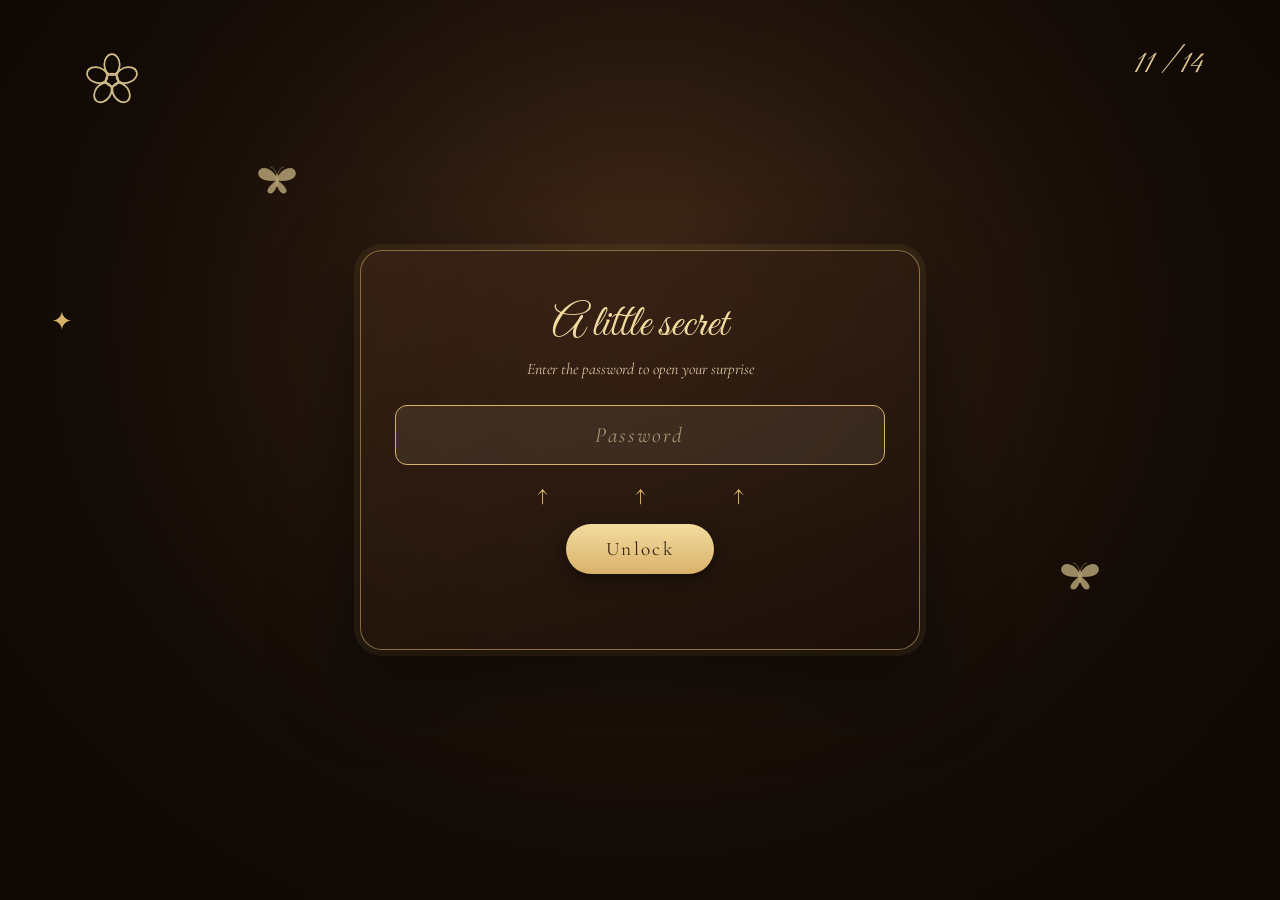
==== commit 991725e8: "Add files via upload" ====
--- a/index.html
+++ b/index.html
@@ -1,184 +1,340 @@
-<!DOCTYPE html>
+<!doctype html>
 <html lang="en">
 <head>
-  <meta charset="UTF-8">
-  <meta name="viewport" content="width=device-width, initial-scale=1">
-  <title>Zulfaqar Ahmed | Cybersecurity Student</title>
-  <meta name="description" content="Portfolio of Zulfaqar Ahmed, cybersecurity student at Al-Ameen University: live progress in Python, networking and Linux.">
-  <meta name="theme-color" content="#0f1b2d">
-  <meta property="og:title" content="Zulfaqar Ahmed | Cybersecurity Student">
-  <meta property="og:description" content="Live progress tracker for my cybersecurity studies.">
-  <link rel="icon" href="data:image/svg+xml,<svg xmlns=%22http://www.w3.org/2000/svg%22 viewBox=%220 0 100 100%22><text y=%22.9em%22 font-size=%2290%22>&#128737;</text></svg>">
-  <link rel="preconnect" href="https://fonts.googleapis.com">
-  <link rel="preconnect" href="https://fonts.gstatic.com" crossorigin>
-  <link href="https://fonts.googleapis.com/css2?family=Anton&display=swap" rel="stylesheet">
-  <link rel="stylesheet" href="style.css">
-  <script src="script.js" defer></script>
-  <noscript><style>#intro{display:none}.card{opacity:1!important;transform:none!important}</style></noscript>
+<meta charset="utf-8">
+<meta name="viewport" content="width=device-width,initial-scale=1,viewport-fit=cover">
+<meta name="theme-color" content="#1b110a">
+<title>Happy Birthday</title>
+<link rel="preconnect" href="https://fonts.googleapis.com">
+<link href="https://fonts.googleapis.com/css2?family=Cormorant+Garamond:ital,wght@0,500;1,500&family=Great+Vibes&display=swap" rel="stylesheet">
+<style>
+:root{
+  --gold:#d9b26a; --gold2:#f3dca0; --cream:#f6ead3;
+  --leather1:#7a4526; --leather2:#5a2f18; --leather3:#33190c;
+  --paper:#ecdcb0; --paper2:#f4e8c4; --ink:#3b2415; --ink2:#7a5a38;
+  --grain:url("data:image/svg+xml;utf8,<svg xmlns='http://www.w3.org/2000/svg' width='220' height='220'><filter id='n'><feTurbulence type='fractalNoise' baseFrequency='.85' numOctaves='3' stitchTiles='stitch'/><feColorMatrix values='0 0 0 0 0  0 0 0 0 0  0 0 0 0 0  0 0 0 .38 0'/></filter><rect width='100%' height='100%' filter='url(%23n)'/></svg>");
+}
+*{box-sizing:border-box;margin:0;padding:0;-webkit-tap-highlight-color:transparent}
+html,body{height:100%;overflow:hidden;overscroll-behavior:none;touch-action:manipulation;-webkit-text-size-adjust:100%;text-size-adjust:100%;background:#1b110a;font-family:'Cormorant Garamond',Georgia,serif;color:var(--cream)}
+.scene{position:fixed;inset:0;display:flex;align-items:center;justify-content:center;opacity:0;visibility:hidden;transition:opacity 1.2s ease,visibility 1.2s;padding:env(safe-area-inset-top) env(safe-area-inset-right) env(safe-area-inset-bottom) env(safe-area-inset-left)}
+.scene.active{opacity:1;visibility:visible}
+
+/* ---------- SCENE 1 : password ---------- */
+#s1{
+  background:
+    radial-gradient(ellipse at 50% 40%,rgba(30,16,8,.25),rgba(15,8,4,.92) 80%),
+    url(moths.jpg) center/cover no-repeat,
+    radial-gradient(circle at 50% 30%,#5a3a22,#1b110a 70%);
+}
+.flower{position:absolute;top:5vh;left:6vw;width:70px;opacity:.85;animation:sway 6s ease-in-out infinite}
+.dateTag{position:absolute;top:5vh;right:6vw;font-family:'Great Vibes',cursive;font-size:2rem;color:var(--gold2);opacity:.9}
+.star{position:absolute;left:4vw;top:34vh;font-size:1.6rem;color:var(--gold);animation:twinkle 3s infinite}
+.card{
+  width:min(88vw,560px);padding:46px 34px 38px;text-align:center;
+  background:linear-gradient(160deg,rgba(58,36,22,.78),rgba(28,16,9,.82));
+  border:1px solid rgba(217,178,106,.55);border-radius:22px;
+  box-shadow:0 0 0 6px rgba(217,178,106,.08),0 30px 80px rgba(0,0,0,.6);
+  -webkit-backdrop-filter:blur(6px);backdrop-filter:blur(6px);position:relative;
+}
+.card h1{font-family:'Great Vibes',cursive;font-weight:400;font-size:2.8rem;color:var(--gold2);margin-bottom:6px}
+.card p{font-style:italic;color:#d8c4a0;margin-bottom:26px}
+.card input{
+  width:100%;padding:16px 18px;font:inherit;font-size:1.35rem;text-align:center;letter-spacing:.35em;
+  background:rgba(246,234,211,.08);color:var(--cream);border:1px solid var(--gold);border-radius:12px;outline:none;
+  -webkit-appearance:none;appearance:none
+}
+.card input:focus{box-shadow:0 0 18px rgba(217,178,106,.45)}
+.card input::placeholder{letter-spacing:.1em;font-style:italic;color:#a89572}
+.arrows{display:flex;justify-content:space-around;margin:14px 20% 4px;color:var(--gold);font-size:1.6rem}
+.arrows span{animation:up 1.6s ease-in-out infinite}
+.arrows span:nth-child(2){animation-delay:.2s}.arrows span:nth-child(3){animation-delay:.4s}
+.card button{
+  margin-top:10px;padding:13px 40px;font:inherit;font-size:1.2rem;letter-spacing:.12em;cursor:pointer;
+  background:linear-gradient(180deg,var(--gold2),var(--gold));color:#3a2412;border:none;border-radius:999px;
+  box-shadow:0 6px 18px rgba(0,0,0,.45);transition:transform .2s;min-height:48px
+}
+@media (hover:hover){.card button:hover{transform:translateY(-2px) scale(1.04)}}
+.card button:active{transform:scale(.97)}
+#err{height:1.4em;margin-top:14px;color:#ff9c8a;font-style:italic;opacity:0;transition:opacity .3s}
+.shake{animation:shake .45s}
+.moth{position:absolute;width:42px;opacity:.7;color:var(--gold2);animation:flutter 9s ease-in-out infinite}
+
+/* ---------- SCENE 2 : leather book ---------- */
+#s2{
+  background:
+    radial-gradient(ellipse at 50% 50%,rgba(255,225,170,.18),rgba(20,10,5,.75) 85%),
+    url(violin.jpg) center/cover no-repeat,
+    linear-gradient(160deg,#7a4b24,#2a1608);
+  flex-direction:column;
+}
+.float{position:absolute;pointer-events:none;color:var(--gold2);opacity:.55;animation:drift 12s ease-in-out infinite;filter:drop-shadow(0 3px 6px rgba(0,0,0,.4))}
+.dust{position:absolute;border-radius:50%;background:var(--gold2);pointer-events:none;animation:twinkle 4s infinite}
+.polaroid{position:absolute;width:clamp(70px,15vw,170px);background:#f1e3c1;padding:7px 7px 24px;box-shadow:0 12px 28px rgba(0,0,0,.55);animation:drift 10s ease-in-out infinite}
+.polaroid img{width:100%;aspect-ratio:1/1;object-fit:cover;display:block;background:linear-gradient(135deg,#8a6a45,#3a2412)}
+.hint{position:absolute;bottom:max(7vh,calc(env(safe-area-inset-bottom) + 16px));font-family:'Great Vibes',cursive;font-size:2rem;color:var(--gold2);animation:twinkle 2.5s infinite;pointer-events:none}
+
+.stage{perspective:1800px;-webkit-perspective:1800px}
+.bob{transform-style:preserve-3d;animation:bob 3.2s ease-in-out infinite}
+.book{
+  /* closed size fits width AND height of any screen */
+  --w:min(62vw,360px,46vh);--h:calc(var(--w)*1.35);--s:1;
+  position:relative;width:var(--w);height:var(--h);transform-style:preserve-3d;cursor:pointer;
+  transform:translateX(0) rotateY(-8deg) rotateX(0deg) scale(1);
+  transition:transform 1.6s cubic-bezier(.6,.05,.2,1);
+  -webkit-tap-highlight-color:transparent;
+}
+/* when open the spread is twice as wide, so it is scaled down (--s set by JS) to always fit the screen */
+.book.open{transform:translateX(calc(var(--w)*var(--s)/2)) rotateY(0deg) rotateX(8deg) scale(var(--s))}
+
+/* page block: aged paper with yellowed edges */
+.pageR{
+  position:absolute;inset:0;border-radius:3px 8px 8px 3px;
+  background:
+    radial-gradient(ellipse at 100% 100%,rgba(140,100,50,.35),transparent 55%),
+    linear-gradient(90deg,#d9c590,var(--paper2) 12%,var(--paper));
+  box-shadow:
+    inset 6px 0 14px rgba(0,0,0,.2),
+    1px 1px 0 #cfb680, 2px 2px 0 #e6d3a0, 3px 3px 0 #c4a870, 4px 4px 0 #e2cd98, 5px 5px 0 #b99c64,
+    0 20px 40px rgba(0,0,0,.55);
+  display:flex;flex-direction:column;align-items:center;justify-content:center;text-align:center;padding:12%;color:var(--ink)
+}
+.pageR .big,.back .big{font-family:'Great Vibes',cursive;font-size:calc(var(--w)*.17);line-height:1.15;opacity:0;transition:opacity 1.6s 1.4s;color:var(--ink)}
+.pageR .small,.back .small{font-style:italic;font-size:calc(var(--w)*.065);color:var(--ink2);opacity:0;transition:opacity 1.6s 2.2s;margin-top:10px}
+.book.open .big,.book.open .small{opacity:1}
+
+.cover{
+  position:absolute;inset:0;transform-origin:left center;transform-style:preserve-3d;
+  transform:translateZ(1px) rotateY(0deg);
+  transition:transform 1.6s cubic-bezier(.6,.05,.2,1);
+}
+.book.open .cover{transform:translateZ(1px) rotateY(-180deg)}
+.face{position:absolute;inset:0;-webkit-backface-visibility:hidden;backface-visibility:hidden;border-radius:3px 8px 8px 3px}
+
+/* front: worn tooled leather */
+.front{
+  background:
+    var(--grain),
+    radial-gradient(ellipse at 30% 15%,rgba(255,210,150,.22),transparent 50%),
+    radial-gradient(ellipse at 90% 95%,rgba(0,0,0,.35),transparent 55%),
+    linear-gradient(135deg,var(--leather1),var(--leather2) 55%,var(--leather3));
+  background-blend-mode:multiply,normal,normal,normal;
+  border:1px solid #2a140a;
+  box-shadow:inset 0 0 20px rgba(0,0,0,.45),0 20px 40px rgba(0,0,0,.55);
+  display:flex;flex-direction:column;align-items:center;justify-content:center;text-align:center;padding:16% 12% 16% 18%;
+}
+.front::after{
+  content:"";position:absolute;inset:7% 6% 7% 15%;
+  border:1.5px solid rgba(243,220,160,.8);outline:1px solid rgba(243,220,160,.45);outline-offset:4px;
+  pointer-events:none
+}
+.front::before{
+  content:"";position:absolute;left:0;top:0;bottom:0;width:10%;
+  background:
+    linear-gradient(#e2c48a,#e2c48a) 0 14%/100% 2px no-repeat,
+    linear-gradient(#e2c48a,#e2c48a) 0 17%/100% 1px no-repeat,
+    linear-gradient(#e2c48a,#e2c48a) 0 38%/100% 2px no-repeat,
+    linear-gradient(#e2c48a,#e2c48a) 0 41%/100% 1px no-repeat,
+    linear-gradient(#e2c48a,#e2c48a) 0 62%/100% 2px no-repeat,
+    linear-gradient(#e2c48a,#e2c48a) 0 65%/100% 1px no-repeat,
+    linear-gradient(#e2c48a,#e2c48a) 0 86%/100% 2px no-repeat,
+    linear-gradient(#e2c48a,#e2c48a) 0 89%/100% 1px no-repeat,
+    linear-gradient(90deg,rgba(0,0,0,.55),rgba(255,200,140,.08) 60%,rgba(0,0,0,.4));
+  border-right:2px solid rgba(20,8,2,.7);
+  border-radius:3px 0 0 3px;
+}
+.corner{position:absolute;width:15%;height:11%;background:linear-gradient(135deg,#a8703f,#7e4b26);z-index:1;box-shadow:inset 0 0 6px rgba(0,0,0,.5)}
+.corner.tr{top:0;right:0;clip-path:polygon(0 0,100% 0,100% 100%)}
+.corner.br{bottom:0;right:0;clip-path:polygon(100% 0,100% 100%,0 100%)}
+.front .t{font-family:'Great Vibes',cursive;color:var(--gold2);font-size:calc(var(--w)*.16);line-height:1.1;text-shadow:0 1px 0 #7a5a20,0 2px 6px rgba(0,0,0,.6);position:relative;z-index:2}
+.front .d{font-size:calc(var(--w)*.085);color:var(--gold);margin-top:10px;letter-spacing:.25em;text-shadow:0 1px 3px rgba(0,0,0,.6);position:relative;z-index:2}
+.orn{display:flex;align-items:center;gap:8px;margin:12px 0;position:relative;z-index:2}
+.orn i{display:block;width:calc(var(--w)*.16);height:1.5px;background:linear-gradient(90deg,transparent,var(--gold2))}
+.orn i:last-child{transform:scaleX(-1)}
+.orn b{display:block;width:9px;height:9px;background:var(--gold2);transform:rotate(45deg);box-shadow:0 0 6px rgba(243,220,160,.5)}
+
+/* inside of cover (LEFT page): leather frame around aged paper */
+.back{
+  transform:rotateY(180deg);
+  background:linear-gradient(270deg,#d9c590,var(--paper2) 12%,var(--paper));
+  box-shadow:inset 0 0 0 8px var(--leather2),inset 0 0 0 9px rgba(243,220,160,.6),inset -6px 0 14px rgba(0,0,0,.2);
+  display:flex;flex-direction:column;align-items:center;justify-content:center;text-align:center;padding:14%;color:var(--ink)
+}
+.spark{position:fixed;pointer-events:none;color:var(--gold2);animation:burst 2.4s ease-out forwards;z-index:50}
+
+/* ---------- phones & small screens ---------- */
+@media (max-width:600px){
+  .card{padding:34px 20px 28px}
+  .card h1{font-size:2.3rem}
+  .card p{margin-bottom:20px;font-size:1.05rem}
+  .card input{font-size:1.25rem;letter-spacing:.3em}
+  .flower{width:48px}
+  .dateTag{font-size:1.6rem}
+  .star{display:none}
+  .polaroid{width:21vw;padding:4px 4px 14px}
+  .hint{font-size:1.7rem}
+}
+/* landscape phones / short screens */
+@media (max-height:500px){
+  .card{padding:20px 28px 18px}
+  .card h1{font-size:2rem;margin-bottom:2px}
+  .card p{margin-bottom:12px;font-size:1rem}
+  .card input{padding:10px 14px}
+  .arrows{margin:6px 20% 0;font-size:1.2rem}
+  .card button{margin-top:4px;padding:8px 32px;min-height:40px}
+  #err{margin-top:6px}
+  .flower{width:40px;top:3vh}
+  .dateTag{top:3vh;font-size:1.5rem}
+  .star{display:none}
+  .polaroid{width:max(64px,10vw);padding:4px 4px 12px}
+  .hint{font-size:1.4rem;bottom:2vh}
+}
+
+@keyframes up{0%,100%{transform:translateY(0);opacity:.5}50%{transform:translateY(-8px);opacity:1}}
+@keyframes twinkle{0%,100%{opacity:.25}50%{opacity:1}}
+@keyframes sway{0%,100%{transform:rotate(-6deg)}50%{transform:rotate(6deg)}}
+@keyframes shake{0%,100%{transform:translateX(0)}20%,60%{transform:translateX(-12px)}40%,80%{transform:translateX(12px)}}
+@keyframes drift{0%,100%{transform:translateY(0) rotate(var(--r,0deg))}50%{transform:translateY(-16px) rotate(calc(var(--r,0deg) + 3deg))}}
+@keyframes bob{0%,100%{transform:translateY(0)}50%{transform:translateY(-10px)}}
+@keyframes flutter{0%,100%{transform:translate(0,0)}25%{transform:translate(30px,-20px)}50%{transform:translate(-10px,-40px)}75%{transform:translate(-30px,-10px)}}
+@keyframes burst{0%{transform:translate(0,0) scale(.4);opacity:1}100%{transform:translate(var(--x),var(--y)) scale(1.2);opacity:0}}
+</style>
 </head>
 <body>
 
-  <canvas id="bg" aria-hidden="true"></canvas>
-
-  <!-- DMC5-style intro: video (muted) + Vergil audio -->
-  <div id="intro">
-    <video id="introVideo" src="videoplayback.mp4" muted playsinline preload="auto"></video>
-    <audio id="introAudio" src="vergil1.m4a" preload="auto"></audio>
-    <div class="shade"></div>
-    <div class="bar top"></div>
-    <div class="bar bottom"></div>
-    <div id="slash"></div>
-    <div id="stage" class="stage" aria-live="off"></div>
-    <div id="flash"></div>
-    <div id="prog"></div>
-    <button id="skip" type="button">Skip</button>
-    <button id="start" type="button">
-      <span class="who">Zulfaqar Ahmed</span>
-      <span class="press">Press any key</span>
-    </button>
+<!-- reusable moth shape -->
+<svg width="0" height="0" style="position:absolute">
+  <symbol id="moth" viewBox="0 0 100 80">
+    <g fill="currentColor" fill-opacity=".85" stroke="currentColor" stroke-width="1.2">
+      <path d="M50 40 C38 12 8 8 6 26 C5 40 24 46 50 44 Z"/>
+      <path d="M50 40 C62 12 92 8 94 26 C95 40 76 46 50 44 Z"/>
+      <path d="M50 44 C38 50 20 70 32 74 C44 76 49 58 50 48 Z"/>
+      <path d="M50 44 C62 50 80 70 68 74 C56 76 51 58 50 48 Z"/>
+      <ellipse cx="50" cy="44" rx="3" ry="16"/>
+      <path d="M48 28 C44 16 38 12 34 12 M52 28 C56 16 62 12 66 12" fill="none"/>
+    </g>
+  </symbol>
+</svg>
+
+<!-- SCENE 1 -->
+<section class="scene active" id="s1">
+  <svg class="flower" viewBox="0 0 100 100" fill="none" stroke="#f3dca0" stroke-width="2.5"><g transform="translate(50 50)"><circle r="9"/><ellipse cx="0" cy="-22" rx="11" ry="15"/><ellipse cx="21" cy="-7" rx="11" ry="15" transform="rotate(72 21 -7)"/><ellipse cx="13" cy="18" rx="11" ry="15" transform="rotate(144 13 18)"/><ellipse cx="-13" cy="18" rx="11" ry="15" transform="rotate(216 -13 18)"/><ellipse cx="-21" cy="-7" rx="11" ry="15" transform="rotate(288 -21 -7)"/></g></svg>
+  <div class="dateTag">11 / 14</div>
+  <div class="star">✦</div>
+  <svg class="moth" style="top:18%;left:20%" viewBox="0 0 100 80"><use href="#moth"/></svg>
+  <svg class="moth" style="top:62%;right:14%;animation-delay:2s" viewBox="0 0 100 80"><use href="#moth"/></svg>
+  <div class="card" id="card">
+    <h1>A little secret</h1>
+    <p>Enter the password to open your surprise</p>
+    <input id="pw" type="password" inputmode="numeric" pattern="[0-9]*" placeholder="Password" autocomplete="off" autocapitalize="off" autocorrect="off" spellcheck="false">
+    <div class="arrows"><span>↑</span><span>↑</span><span>↑</span></div>
+    <button id="go" type="button">Unlock</button>
+    <div id="err">That's not it, try again</div>
   </div>
-
-  <div class="scrollbar" id="scrollbar" aria-hidden="true"></div>
-
-  <header class="top-bar" id="top">
-    <div class="brand">
-      <a class="logo" href="#top" aria-label="Back to top">ZA</a>
-      <div class="who">
-        <h1>Zulfaqar Ahmed</h1>
-        <small>Cybersecurity Student</small>
+</section>
+
+<!-- SCENE 2 + 3 -->
+<section class="scene" id="s2">
+  <div class="polaroid" style="top:6%;left:4%;--r:-8deg;transform:rotate(-8deg)"><img src="moths.jpg" alt="" onerror="this.parentNode.style.display='none'"></div>
+  <div class="polaroid" style="top:7%;right:4%;--r:7deg;transform:rotate(7deg);animation-delay:1.5s"><img src="couple.jpg" alt="" onerror="this.parentNode.style.display='none'"></div>
+  <div class="polaroid" style="bottom:13%;left:4%;--r:6deg;transform:rotate(6deg);animation-delay:3s"><img src="violin.jpg" alt="" onerror="this.parentNode.style.display='none'"></div>
+  <div class="polaroid" style="bottom:14%;right:4%;--r:-6deg;transform:rotate(-6deg);animation-delay:2s"><img src="cafe.jpg" alt="" onerror="this.parentNode.style.display='none'"></div>
+
+  <svg class="float" style="top:22%;left:24%;width:46px" viewBox="0 0 100 80"><use href="#moth"/></svg>
+  <svg class="float" style="top:30%;right:23%;width:38px;animation-delay:2s" viewBox="0 0 100 80"><use href="#moth"/></svg>
+  <svg class="float" style="bottom:26%;left:21%;width:34px;animation-delay:4s" viewBox="0 0 100 80"><use href="#moth"/></svg>
+  <svg class="float" style="bottom:30%;right:21%;width:44px;animation-delay:1s" viewBox="0 0 100 80"><use href="#moth"/></svg>
+  <div id="dustbox"></div>
+
+  <div class="stage">
+    <div class="bob">
+      <div class="book" id="book">
+        <!-- RIGHT page -->
+        <div class="pageR">
+          <div class="big">Zainab<br>Ayad</div>
+          <div class="small">may your year be gentle and golden</div>
+        </div>
+        <div class="cover">
+          <div class="face front">
+            <span class="corner tr"></span><span class="corner br"></span>
+            <div class="t">Happy<br>Birthday</div>
+            <div class="orn"><i></i><b></b><i></i></div>
+            <div class="d">11/14</div>
+          </div>
+          <!-- LEFT page -->
+          <div class="face back">
+            <div class="big">Happy<br>Birthday</div>
+            <div class="small">with all the warm things</div>
+          </div>
+        </div>
       </div>
     </div>
-    <nav class="nav" aria-label="Sections">
-      <a href="#progress">Progress</a>
-      <a href="#games">Games</a>
-      <a href="#connect">Connect</a>
-    </nav>
-    <p class="uni"><span class="dot" aria-hidden="true"></span>Al-Ameen University</p>
-  </header>
-
-  <!-- المقاييس من مية (الدوائر) -->
-  <main>
-    <section class="terminal" aria-label="About me">
-      <div class="term-bar"><i></i><i></i><i></i><span>zulfaqar@al-ameen: ~</span></div>
-      <pre id="term">$ whoami
-zulfaqar_ahmed  # cybersecurity student @ Al-Ameen University</pre>
-    </section>
-
-    <h2 id="progress">My cybersecurity progress</h2>
-    <p class="hint">Select a card to see its topics.</p>
-
-    <!--
-      HOW TO UPDATE: when you finish a topic, add class="done" to its <li>.
-      Every meter and the overall score in the terminal are calculated automatically.
-      Cards with class "game" are left out of the overall cybersecurity score.
-    -->
-    <section class="cards">
-
-      <details class="card">
-        <summary>
-          <span class="thumb"><img src="python.jpg" alt="Python code on a dark screen"></span>
-          <span class="meter"><span class="pct">0%</span></span>
-          <span class="name">Python</span>
-          <span class="desc">Scripting and automation</span>
-        </summary>
-        <ul class="topics">
-          <li class="done">Syntax and variables</li>
-          <li class="done">Functions and loops</li>
-          <li class="done">File handling</li>
-          <li>Network programming with sockets</li>
-          <li>Writing security scripts</li>
-        </ul>
-      </details>
-
-      <details class="card">
-        <summary>
-          <span class="thumb"><img src="networking.jpg" alt="Anime character in front of a network diagram and a Wireshark capture"></span>
-          <span class="meter"><span class="pct">0%</span></span>
-          <span class="name">Networking</span>
-          <span class="desc">TCP/IP, protocols, and the OSI model</span>
-        </summary>
-        <ul class="topics">
-          <li class="done">OSI model</li>
-          <li class="done">TCP/IP and subnetting</li>
-          <li class="done">DNS and HTTP</li>
-          <li>Firewalls</li>
-          <li>Packet analysis with Wireshark</li>
-        </ul>
-      </details>
-
-      <details class="card">
-        <summary>
-          <span class="thumb"><img src="linux.jpg" alt="Cartoon penguin surrounded by cursor icons"></span>
-          <span class="meter"><span class="pct">0%</span></span>
-          <span class="name">Linux</span>
-          <span class="desc">Command line and system security</span>
-        </summary>
-        <ul class="topics">
-          <li class="done">Command line basics</li>
-          <li>File permissions</li>
-          <li>Users and processes</li>
-          <li>Bash scripting</li>
-        </ul>
-      </details>
-
-    </section>
-
-    <section class="games" aria-labelledby="games">
-      <h2 id="games">Games</h2>
-      <p class="hint">Select a card to see my progress.</p>
-      <div class="cards">
-
-      <details class="card game">
-        <summary>
-          <span class="thumb"><img src="dmc5.jpg" alt="Vergil from Devil May Cry 5 holding his sword" style="object-position: 50% 25%"></span>
-          <span class="meter"><span class="pct">0%</span></span>
-          <span class="name">DMC5 Platinum Run</span>
-          <span class="desc">Every difficulty, all the way to Platinum</span>
-        </summary>
-        <ul class="topics">
-          <li class="done">Human</li>
-          <li class="done">Devil Hunter</li>
-          <li class="done">Son of Sparda</li>
-          <li class="done">Dante Must Die</li>
-          <li class="done">Heaven or Hell</li>
-          <li>Hell and Hell</li>
-          <li>Bloody Palace</li>
-          <li>Platinum</li>
-        </ul>
-      </details>
-
-      </div>
-    </section>
-
-    <section class="connect" id="connect" aria-labelledby="connect-h">
-      <h2 id="connect-h">Let's connect</h2>
-      <div class="links">
-        <a class="link" href="https://www.instagram.com/faaorry162/" target="_blank" rel="noopener noreferrer">
-          <svg viewBox="0 0 24 24" fill="none" stroke="currentColor" stroke-width="2" stroke-linecap="round" stroke-linejoin="round" aria-hidden="true"><rect x="3" y="3" width="18" height="18" rx="5"/><circle cx="12" cy="12" r="4"/><circle cx="17.5" cy="6.5" r=".6" fill="currentColor"/></svg>
-          <span><b>Instagram</b><small>@faaorry162</small></span>
-        </a>
-        <button class="link" type="button" id="dc" data-copy="zuf8">
-          <svg viewBox="0 0 24 24" fill="none" stroke="currentColor" stroke-width="2" stroke-linecap="round" stroke-linejoin="round" aria-hidden="true"><path d="M21 11.5a8.4 8.4 0 0 1-.9 3.8 8.5 8.5 0 0 1-7.6 4.7 8.4 8.4 0 0 1-3.8-.9L3 21l1.9-5.7a8.4 8.4 0 0 1-.9-3.8 8.5 8.5 0 0 1 4.7-7.6 8.4 8.4 0 0 1 3.8-.9h.5a8.5 8.5 0 0 1 8 8v.5z"/></svg>
-          <span><b>Discord</b><small id="dcText">zuf8 · tap to copy</small></span>
-        </button>
-      </div>
-    </section>
-  </main>
-
-  <footer class="foot">
-    <span>&copy; <span id="yr">2026</span> Zulfaqar Ahmed</span>
-    <a href="https://github.com/fa8arr" target="_blank" rel="noopener">GitHub</a>
-    <button type="button" id="replay">Replay intro</button>
-  </footer>
-
-  <!-- Music player: Veridis Quo starts when the intro ends -->
-  <div id="player" class="player" role="group" aria-label="Music player">
-    <audio id="music" src="veridis-quo.mp3" loop preload="none"></audio>
-    <button id="playBtn" type="button" aria-label="Play music">&#9654;&#65038;</button>
-    <div class="track"><b>Veridis Quo</b><small>Daft Punk</small></div>
-    <span class="eq" aria-hidden="true"><i></i><i></i><i></i><i></i></span>
-    <input id="vol" type="range" min="0" max="100" value="40" aria-label="Music volume">
   </div>
-
+  <div class="hint" id="hint">tap the book</div>
+</section>
+
+<script>
+const CODE = "1358031850";
+const pw = document.getElementById('pw'), err = document.getElementById('err');
+const card = document.getElementById('card');
+
+function check(){
+  if(pw.value.trim() === CODE){
+    pw.blur();
+    document.getElementById('s1').classList.remove('active');
+    document.getElementById('s2').classList.add('active');
+    fit();
+  }else{
+    err.style.opacity = 1;
+    card.classList.remove('shake'); void card.offsetWidth; card.classList.add('shake');
+    pw.value = '';
+  }
+}
+document.getElementById('go').addEventListener('click', check);
+pw.addEventListener('keydown', e => { if(e.key === 'Enter') check(); });
+
+// gold dust specks in the book scene
+const dustbox = document.getElementById('dustbox');
+for(let i=0;i<30;i++){
+  const d = document.createElement('div');
+  d.className = 'dust';
+  const s = 2 + Math.random()*3;
+  d.style.cssText = `left:${Math.random()*100}%;top:${Math.random()*100}%;width:${s}px;height:${s}px;animation-delay:${Math.random()*4}s;animation-duration:${3+Math.random()*4}s`;
+  dustbox.appendChild(d);
+}
+
+// the opened book is two pages wide: scale it so it always fits the screen (phones, iPads, landscape)
+const book = document.getElementById('book');
+function fit(){
+  const vw = window.innerWidth, vh = window.innerHeight;
+  const w = book.offsetWidth, h = book.offsetHeight;
+  if(!w) return;
+  const s = Math.min(1, (vw * 0.94) / (2 * w), (vh * 0.78) / h);
+  book.style.setProperty('--s', s.toFixed(3));
+}
+window.addEventListener('resize', fit);
+window.addEventListener('orientationchange', () => setTimeout(fit, 250));
+fit();
+
+book.addEventListener('click', () => {
+  if(book.classList.contains('open')) return;
+  fit();
+  book.classList.add('open');
+  document.getElementById('hint').style.display = 'none';
+  const vw = window.innerWidth, vh = window.innerHeight;
+  const spread = Math.min(vw, vh) * 0.55;
+  for(let i=0;i<26;i++){
+    const s = document.createElement('div');
+    s.className = 'spark';
+    s.textContent = ['✦','✧','·','✦'][i%4];
+    s.style.left = (vw/2) + 'px';
+    s.style.top = (vh/2) + 'px';
+    s.style.setProperty('--x', (Math.random()*2-1)*spread*1.2 + 'px');
+    s.style.setProperty('--y', (Math.random()*2-1)*spread + 'px');
+    s.style.animationDelay = (Math.random()*1.2)+'s';
+    document.body.appendChild(s);
+    setTimeout(()=>s.remove(), 4200);
+  }
+});
+</script>
 </body>
 </html>
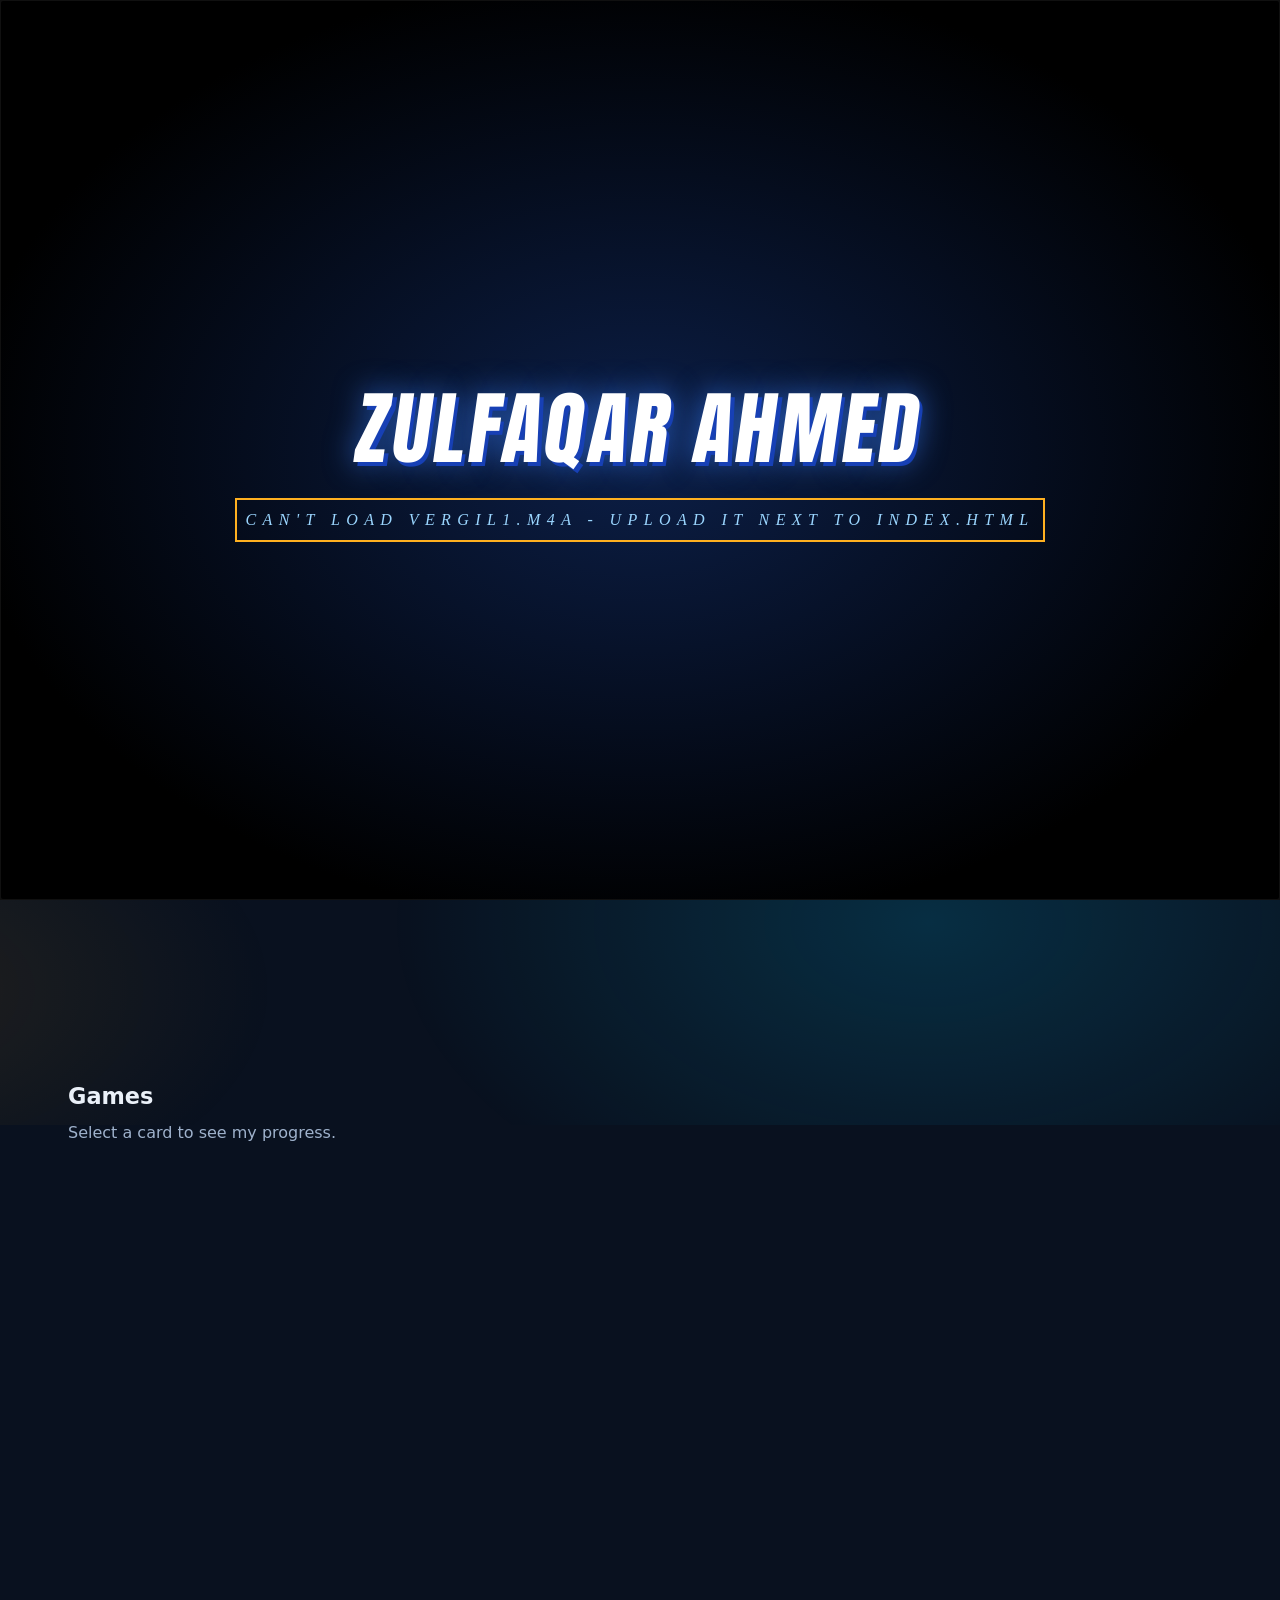
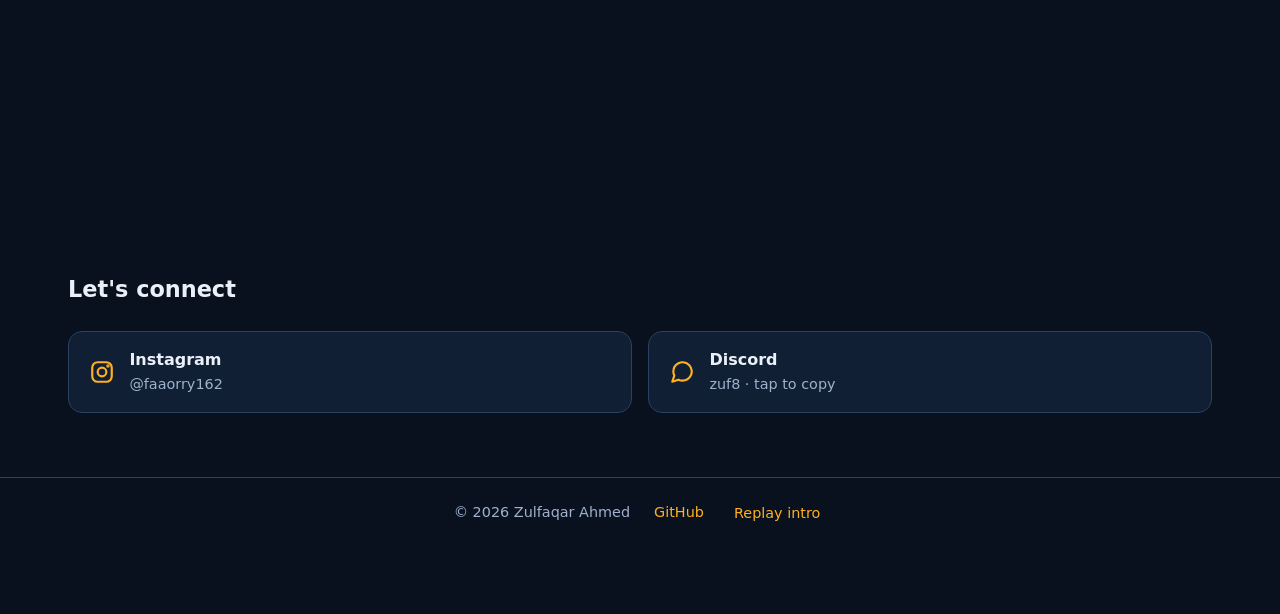
==== commit f5503de6: "Add files via upload" ====
--- a/index.html
+++ b/index.html
@@ -1,340 +1,184 @@
-<!doctype html>
+<!DOCTYPE html>
 <html lang="en">
 <head>
-<meta charset="utf-8">
-<meta name="viewport" content="width=device-width,initial-scale=1,viewport-fit=cover">
-<meta name="theme-color" content="#1b110a">
-<title>Happy Birthday</title>
-<link rel="preconnect" href="https://fonts.googleapis.com">
-<link href="https://fonts.googleapis.com/css2?family=Cormorant+Garamond:ital,wght@0,500;1,500&family=Great+Vibes&display=swap" rel="stylesheet">
-<style>
-:root{
-  --gold:#d9b26a; --gold2:#f3dca0; --cream:#f6ead3;
-  --leather1:#7a4526; --leather2:#5a2f18; --leather3:#33190c;
-  --paper:#ecdcb0; --paper2:#f4e8c4; --ink:#3b2415; --ink2:#7a5a38;
-  --grain:url("data:image/svg+xml;utf8,<svg xmlns='http://www.w3.org/2000/svg' width='220' height='220'><filter id='n'><feTurbulence type='fractalNoise' baseFrequency='.85' numOctaves='3' stitchTiles='stitch'/><feColorMatrix values='0 0 0 0 0  0 0 0 0 0  0 0 0 0 0  0 0 0 .38 0'/></filter><rect width='100%' height='100%' filter='url(%23n)'/></svg>");
-}
-*{box-sizing:border-box;margin:0;padding:0;-webkit-tap-highlight-color:transparent}
-html,body{height:100%;overflow:hidden;overscroll-behavior:none;touch-action:manipulation;-webkit-text-size-adjust:100%;text-size-adjust:100%;background:#1b110a;font-family:'Cormorant Garamond',Georgia,serif;color:var(--cream)}
-.scene{position:fixed;inset:0;display:flex;align-items:center;justify-content:center;opacity:0;visibility:hidden;transition:opacity 1.2s ease,visibility 1.2s;padding:env(safe-area-inset-top) env(safe-area-inset-right) env(safe-area-inset-bottom) env(safe-area-inset-left)}
-.scene.active{opacity:1;visibility:visible}
-
-/* ---------- SCENE 1 : password ---------- */
-#s1{
-  background:
-    radial-gradient(ellipse at 50% 40%,rgba(30,16,8,.25),rgba(15,8,4,.92) 80%),
-    url(moths.jpg) center/cover no-repeat,
-    radial-gradient(circle at 50% 30%,#5a3a22,#1b110a 70%);
-}
-.flower{position:absolute;top:5vh;left:6vw;width:70px;opacity:.85;animation:sway 6s ease-in-out infinite}
-.dateTag{position:absolute;top:5vh;right:6vw;font-family:'Great Vibes',cursive;font-size:2rem;color:var(--gold2);opacity:.9}
-.star{position:absolute;left:4vw;top:34vh;font-size:1.6rem;color:var(--gold);animation:twinkle 3s infinite}
-.card{
-  width:min(88vw,560px);padding:46px 34px 38px;text-align:center;
-  background:linear-gradient(160deg,rgba(58,36,22,.78),rgba(28,16,9,.82));
-  border:1px solid rgba(217,178,106,.55);border-radius:22px;
-  box-shadow:0 0 0 6px rgba(217,178,106,.08),0 30px 80px rgba(0,0,0,.6);
-  -webkit-backdrop-filter:blur(6px);backdrop-filter:blur(6px);position:relative;
-}
-.card h1{font-family:'Great Vibes',cursive;font-weight:400;font-size:2.8rem;color:var(--gold2);margin-bottom:6px}
-.card p{font-style:italic;color:#d8c4a0;margin-bottom:26px}
-.card input{
-  width:100%;padding:16px 18px;font:inherit;font-size:1.35rem;text-align:center;letter-spacing:.35em;
-  background:rgba(246,234,211,.08);color:var(--cream);border:1px solid var(--gold);border-radius:12px;outline:none;
-  -webkit-appearance:none;appearance:none
-}
-.card input:focus{box-shadow:0 0 18px rgba(217,178,106,.45)}
-.card input::placeholder{letter-spacing:.1em;font-style:italic;color:#a89572}
-.arrows{display:flex;justify-content:space-around;margin:14px 20% 4px;color:var(--gold);font-size:1.6rem}
-.arrows span{animation:up 1.6s ease-in-out infinite}
-.arrows span:nth-child(2){animation-delay:.2s}.arrows span:nth-child(3){animation-delay:.4s}
-.card button{
-  margin-top:10px;padding:13px 40px;font:inherit;font-size:1.2rem;letter-spacing:.12em;cursor:pointer;
-  background:linear-gradient(180deg,var(--gold2),var(--gold));color:#3a2412;border:none;border-radius:999px;
-  box-shadow:0 6px 18px rgba(0,0,0,.45);transition:transform .2s;min-height:48px
-}
-@media (hover:hover){.card button:hover{transform:translateY(-2px) scale(1.04)}}
-.card button:active{transform:scale(.97)}
-#err{height:1.4em;margin-top:14px;color:#ff9c8a;font-style:italic;opacity:0;transition:opacity .3s}
-.shake{animation:shake .45s}
-.moth{position:absolute;width:42px;opacity:.7;color:var(--gold2);animation:flutter 9s ease-in-out infinite}
-
-/* ---------- SCENE 2 : leather book ---------- */
-#s2{
-  background:
-    radial-gradient(ellipse at 50% 50%,rgba(255,225,170,.18),rgba(20,10,5,.75) 85%),
-    url(violin.jpg) center/cover no-repeat,
-    linear-gradient(160deg,#7a4b24,#2a1608);
-  flex-direction:column;
-}
-.float{position:absolute;pointer-events:none;color:var(--gold2);opacity:.55;animation:drift 12s ease-in-out infinite;filter:drop-shadow(0 3px 6px rgba(0,0,0,.4))}
-.dust{position:absolute;border-radius:50%;background:var(--gold2);pointer-events:none;animation:twinkle 4s infinite}
-.polaroid{position:absolute;width:clamp(70px,15vw,170px);background:#f1e3c1;padding:7px 7px 24px;box-shadow:0 12px 28px rgba(0,0,0,.55);animation:drift 10s ease-in-out infinite}
-.polaroid img{width:100%;aspect-ratio:1/1;object-fit:cover;display:block;background:linear-gradient(135deg,#8a6a45,#3a2412)}
-.hint{position:absolute;bottom:max(7vh,calc(env(safe-area-inset-bottom) + 16px));font-family:'Great Vibes',cursive;font-size:2rem;color:var(--gold2);animation:twinkle 2.5s infinite;pointer-events:none}
-
-.stage{perspective:1800px;-webkit-perspective:1800px}
-.bob{transform-style:preserve-3d;animation:bob 3.2s ease-in-out infinite}
-.book{
-  /* closed size fits width AND height of any screen */
-  --w:min(62vw,360px,46vh);--h:calc(var(--w)*1.35);--s:1;
-  position:relative;width:var(--w);height:var(--h);transform-style:preserve-3d;cursor:pointer;
-  transform:translateX(0) rotateY(-8deg) rotateX(0deg) scale(1);
-  transition:transform 1.6s cubic-bezier(.6,.05,.2,1);
-  -webkit-tap-highlight-color:transparent;
-}
-/* when open the spread is twice as wide, so it is scaled down (--s set by JS) to always fit the screen */
-.book.open{transform:translateX(calc(var(--w)*var(--s)/2)) rotateY(0deg) rotateX(8deg) scale(var(--s))}
-
-/* page block: aged paper with yellowed edges */
-.pageR{
-  position:absolute;inset:0;border-radius:3px 8px 8px 3px;
-  background:
-    radial-gradient(ellipse at 100% 100%,rgba(140,100,50,.35),transparent 55%),
-    linear-gradient(90deg,#d9c590,var(--paper2) 12%,var(--paper));
-  box-shadow:
-    inset 6px 0 14px rgba(0,0,0,.2),
-    1px 1px 0 #cfb680, 2px 2px 0 #e6d3a0, 3px 3px 0 #c4a870, 4px 4px 0 #e2cd98, 5px 5px 0 #b99c64,
-    0 20px 40px rgba(0,0,0,.55);
-  display:flex;flex-direction:column;align-items:center;justify-content:center;text-align:center;padding:12%;color:var(--ink)
-}
-.pageR .big,.back .big{font-family:'Great Vibes',cursive;font-size:calc(var(--w)*.17);line-height:1.15;opacity:0;transition:opacity 1.6s 1.4s;color:var(--ink)}
-.pageR .small,.back .small{font-style:italic;font-size:calc(var(--w)*.065);color:var(--ink2);opacity:0;transition:opacity 1.6s 2.2s;margin-top:10px}
-.book.open .big,.book.open .small{opacity:1}
-
-.cover{
-  position:absolute;inset:0;transform-origin:left center;transform-style:preserve-3d;
-  transform:translateZ(1px) rotateY(0deg);
-  transition:transform 1.6s cubic-bezier(.6,.05,.2,1);
-}
-.book.open .cover{transform:translateZ(1px) rotateY(-180deg)}
-.face{position:absolute;inset:0;-webkit-backface-visibility:hidden;backface-visibility:hidden;border-radius:3px 8px 8px 3px}
-
-/* front: worn tooled leather */
-.front{
-  background:
-    var(--grain),
-    radial-gradient(ellipse at 30% 15%,rgba(255,210,150,.22),transparent 50%),
-    radial-gradient(ellipse at 90% 95%,rgba(0,0,0,.35),transparent 55%),
-    linear-gradient(135deg,var(--leather1),var(--leather2) 55%,var(--leather3));
-  background-blend-mode:multiply,normal,normal,normal;
-  border:1px solid #2a140a;
-  box-shadow:inset 0 0 20px rgba(0,0,0,.45),0 20px 40px rgba(0,0,0,.55);
-  display:flex;flex-direction:column;align-items:center;justify-content:center;text-align:center;padding:16% 12% 16% 18%;
-}
-.front::after{
-  content:"";position:absolute;inset:7% 6% 7% 15%;
-  border:1.5px solid rgba(243,220,160,.8);outline:1px solid rgba(243,220,160,.45);outline-offset:4px;
-  pointer-events:none
-}
-.front::before{
-  content:"";position:absolute;left:0;top:0;bottom:0;width:10%;
-  background:
-    linear-gradient(#e2c48a,#e2c48a) 0 14%/100% 2px no-repeat,
-    linear-gradient(#e2c48a,#e2c48a) 0 17%/100% 1px no-repeat,
-    linear-gradient(#e2c48a,#e2c48a) 0 38%/100% 2px no-repeat,
-    linear-gradient(#e2c48a,#e2c48a) 0 41%/100% 1px no-repeat,
-    linear-gradient(#e2c48a,#e2c48a) 0 62%/100% 2px no-repeat,
-    linear-gradient(#e2c48a,#e2c48a) 0 65%/100% 1px no-repeat,
-    linear-gradient(#e2c48a,#e2c48a) 0 86%/100% 2px no-repeat,
-    linear-gradient(#e2c48a,#e2c48a) 0 89%/100% 1px no-repeat,
-    linear-gradient(90deg,rgba(0,0,0,.55),rgba(255,200,140,.08) 60%,rgba(0,0,0,.4));
-  border-right:2px solid rgba(20,8,2,.7);
-  border-radius:3px 0 0 3px;
-}
-.corner{position:absolute;width:15%;height:11%;background:linear-gradient(135deg,#a8703f,#7e4b26);z-index:1;box-shadow:inset 0 0 6px rgba(0,0,0,.5)}
-.corner.tr{top:0;right:0;clip-path:polygon(0 0,100% 0,100% 100%)}
-.corner.br{bottom:0;right:0;clip-path:polygon(100% 0,100% 100%,0 100%)}
-.front .t{font-family:'Great Vibes',cursive;color:var(--gold2);font-size:calc(var(--w)*.16);line-height:1.1;text-shadow:0 1px 0 #7a5a20,0 2px 6px rgba(0,0,0,.6);position:relative;z-index:2}
-.front .d{font-size:calc(var(--w)*.085);color:var(--gold);margin-top:10px;letter-spacing:.25em;text-shadow:0 1px 3px rgba(0,0,0,.6);position:relative;z-index:2}
-.orn{display:flex;align-items:center;gap:8px;margin:12px 0;position:relative;z-index:2}
-.orn i{display:block;width:calc(var(--w)*.16);height:1.5px;background:linear-gradient(90deg,transparent,var(--gold2))}
-.orn i:last-child{transform:scaleX(-1)}
-.orn b{display:block;width:9px;height:9px;background:var(--gold2);transform:rotate(45deg);box-shadow:0 0 6px rgba(243,220,160,.5)}
-
-/* inside of cover (LEFT page): leather frame around aged paper */
-.back{
-  transform:rotateY(180deg);
-  background:linear-gradient(270deg,#d9c590,var(--paper2) 12%,var(--paper));
-  box-shadow:inset 0 0 0 8px var(--leather2),inset 0 0 0 9px rgba(243,220,160,.6),inset -6px 0 14px rgba(0,0,0,.2);
-  display:flex;flex-direction:column;align-items:center;justify-content:center;text-align:center;padding:14%;color:var(--ink)
-}
-.spark{position:fixed;pointer-events:none;color:var(--gold2);animation:burst 2.4s ease-out forwards;z-index:50}
-
-/* ---------- phones & small screens ---------- */
-@media (max-width:600px){
-  .card{padding:34px 20px 28px}
-  .card h1{font-size:2.3rem}
-  .card p{margin-bottom:20px;font-size:1.05rem}
-  .card input{font-size:1.25rem;letter-spacing:.3em}
-  .flower{width:48px}
-  .dateTag{font-size:1.6rem}
-  .star{display:none}
-  .polaroid{width:21vw;padding:4px 4px 14px}
-  .hint{font-size:1.7rem}
-}
-/* landscape phones / short screens */
-@media (max-height:500px){
-  .card{padding:20px 28px 18px}
-  .card h1{font-size:2rem;margin-bottom:2px}
-  .card p{margin-bottom:12px;font-size:1rem}
-  .card input{padding:10px 14px}
-  .arrows{margin:6px 20% 0;font-size:1.2rem}
-  .card button{margin-top:4px;padding:8px 32px;min-height:40px}
-  #err{margin-top:6px}
-  .flower{width:40px;top:3vh}
-  .dateTag{top:3vh;font-size:1.5rem}
-  .star{display:none}
-  .polaroid{width:max(64px,10vw);padding:4px 4px 12px}
-  .hint{font-size:1.4rem;bottom:2vh}
-}
-
-@keyframes up{0%,100%{transform:translateY(0);opacity:.5}50%{transform:translateY(-8px);opacity:1}}
-@keyframes twinkle{0%,100%{opacity:.25}50%{opacity:1}}
-@keyframes sway{0%,100%{transform:rotate(-6deg)}50%{transform:rotate(6deg)}}
-@keyframes shake{0%,100%{transform:translateX(0)}20%,60%{transform:translateX(-12px)}40%,80%{transform:translateX(12px)}}
-@keyframes drift{0%,100%{transform:translateY(0) rotate(var(--r,0deg))}50%{transform:translateY(-16px) rotate(calc(var(--r,0deg) + 3deg))}}
-@keyframes bob{0%,100%{transform:translateY(0)}50%{transform:translateY(-10px)}}
-@keyframes flutter{0%,100%{transform:translate(0,0)}25%{transform:translate(30px,-20px)}50%{transform:translate(-10px,-40px)}75%{transform:translate(-30px,-10px)}}
-@keyframes burst{0%{transform:translate(0,0) scale(.4);opacity:1}100%{transform:translate(var(--x),var(--y)) scale(1.2);opacity:0}}
-</style>
+  <meta charset="UTF-8">
+  <meta name="viewport" content="width=device-width, initial-scale=1">
+  <title>Zulfaqar Ahmed | Cybersecurity Student</title>
+  <meta name="description" content="Portfolio of Zulfaqar Ahmed, cybersecurity student at Al-Ameen University: live progress in Python, networking and Linux.">
+  <meta name="theme-color" content="#0f1b2d">
+  <meta property="og:title" content="Zulfaqar Ahmed | Cybersecurity Student">
+  <meta property="og:description" content="Live progress tracker for my cybersecurity studies.">
+  <link rel="icon" href="data:image/svg+xml,<svg xmlns=%22http://www.w3.org/2000/svg%22 viewBox=%220 0 100 100%22><text y=%22.9em%22 font-size=%2290%22>&#128737;</text></svg>">
+  <link rel="preconnect" href="https://fonts.googleapis.com">
+  <link rel="preconnect" href="https://fonts.gstatic.com" crossorigin>
+  <link href="https://fonts.googleapis.com/css2?family=Anton&display=swap" rel="stylesheet">
+  <link rel="stylesheet" href="style.css">
+  <script src="script.js" defer></script>
+  <noscript><style>#intro{display:none}.card{opacity:1!important;transform:none!important}</style></noscript>
 </head>
 <body>
 
-<!-- reusable moth shape -->
-<svg width="0" height="0" style="position:absolute">
-  <symbol id="moth" viewBox="0 0 100 80">
-    <g fill="currentColor" fill-opacity=".85" stroke="currentColor" stroke-width="1.2">
-      <path d="M50 40 C38 12 8 8 6 26 C5 40 24 46 50 44 Z"/>
-      <path d="M50 40 C62 12 92 8 94 26 C95 40 76 46 50 44 Z"/>
-      <path d="M50 44 C38 50 20 70 32 74 C44 76 49 58 50 48 Z"/>
-      <path d="M50 44 C62 50 80 70 68 74 C56 76 51 58 50 48 Z"/>
-      <ellipse cx="50" cy="44" rx="3" ry="16"/>
-      <path d="M48 28 C44 16 38 12 34 12 M52 28 C56 16 62 12 66 12" fill="none"/>
-    </g>
-  </symbol>
-</svg>
+  <canvas id="bg" aria-hidden="true"></canvas>
 
-<!-- SCENE 1 -->
-<section class="scene active" id="s1">
-  <svg class="flower" viewBox="0 0 100 100" fill="none" stroke="#f3dca0" stroke-width="2.5"><g transform="translate(50 50)"><circle r="9"/><ellipse cx="0" cy="-22" rx="11" ry="15"/><ellipse cx="21" cy="-7" rx="11" ry="15" transform="rotate(72 21 -7)"/><ellipse cx="13" cy="18" rx="11" ry="15" transform="rotate(144 13 18)"/><ellipse cx="-13" cy="18" rx="11" ry="15" transform="rotate(216 -13 18)"/><ellipse cx="-21" cy="-7" rx="11" ry="15" transform="rotate(288 -21 -7)"/></g></svg>
-  <div class="dateTag">11 / 14</div>
-  <div class="star">✦</div>
-  <svg class="moth" style="top:18%;left:20%" viewBox="0 0 100 80"><use href="#moth"/></svg>
-  <svg class="moth" style="top:62%;right:14%;animation-delay:2s" viewBox="0 0 100 80"><use href="#moth"/></svg>
-  <div class="card" id="card">
-    <h1>A little secret</h1>
-    <p>Enter the password to open your surprise</p>
-    <input id="pw" type="password" inputmode="numeric" pattern="[0-9]*" placeholder="Password" autocomplete="off" autocapitalize="off" autocorrect="off" spellcheck="false">
-    <div class="arrows"><span>↑</span><span>↑</span><span>↑</span></div>
-    <button id="go" type="button">Unlock</button>
-    <div id="err">That's not it, try again</div>
+  <!-- DMC5-style intro: video (muted) + Vergil audio -->
+  <div id="intro">
+    <video id="introVideo" src="videoplayback.mp4" muted playsinline preload="auto"></video>
+    <audio id="introAudio" src="vergil1.m4a" preload="auto"></audio>
+    <div class="shade"></div>
+    <div class="bar top"></div>
+    <div class="bar bottom"></div>
+    <div id="slash"></div>
+    <div id="stage" class="stage" aria-live="off"></div>
+    <div id="flash"></div>
+    <div id="prog"></div>
+    <button id="skip" type="button">Skip</button>
+    <button id="start" type="button">
+      <span class="who">Zulfaqar Ahmed</span>
+      <span class="press">Press any key</span>
+    </button>
   </div>
-</section>
 
-<!-- SCENE 2 + 3 -->
-<section class="scene" id="s2">
-  <div class="polaroid" style="top:6%;left:4%;--r:-8deg;transform:rotate(-8deg)"><img src="moths.jpg" alt="" onerror="this.parentNode.style.display='none'"></div>
-  <div class="polaroid" style="top:7%;right:4%;--r:7deg;transform:rotate(7deg);animation-delay:1.5s"><img src="couple.jpg" alt="" onerror="this.parentNode.style.display='none'"></div>
-  <div class="polaroid" style="bottom:13%;left:4%;--r:6deg;transform:rotate(6deg);animation-delay:3s"><img src="violin.jpg" alt="" onerror="this.parentNode.style.display='none'"></div>
-  <div class="polaroid" style="bottom:14%;right:4%;--r:-6deg;transform:rotate(-6deg);animation-delay:2s"><img src="cafe.jpg" alt="" onerror="this.parentNode.style.display='none'"></div>
+  <div class="scrollbar" id="scrollbar" aria-hidden="true"></div>
 
-  <svg class="float" style="top:22%;left:24%;width:46px" viewBox="0 0 100 80"><use href="#moth"/></svg>
-  <svg class="float" style="top:30%;right:23%;width:38px;animation-delay:2s" viewBox="0 0 100 80"><use href="#moth"/></svg>
-  <svg class="float" style="bottom:26%;left:21%;width:34px;animation-delay:4s" viewBox="0 0 100 80"><use href="#moth"/></svg>
-  <svg class="float" style="bottom:30%;right:21%;width:44px;animation-delay:1s" viewBox="0 0 100 80"><use href="#moth"/></svg>
-  <div id="dustbox"></div>
-
-  <div class="stage">
-    <div class="bob">
-      <div class="book" id="book">
-        <!-- RIGHT page -->
-        <div class="pageR">
-          <div class="big">Zainab<br>Ayad</div>
-          <div class="small">may your year be gentle and golden</div>
-        </div>
-        <div class="cover">
-          <div class="face front">
-            <span class="corner tr"></span><span class="corner br"></span>
-            <div class="t">Happy<br>Birthday</div>
-            <div class="orn"><i></i><b></b><i></i></div>
-            <div class="d">11/14</div>
-          </div>
-          <!-- LEFT page -->
-          <div class="face back">
-            <div class="big">Happy<br>Birthday</div>
-            <div class="small">with all the warm things</div>
-          </div>
-        </div>
+  <header class="top-bar" id="top">
+    <div class="brand">
+      <a class="logo" href="#top" aria-label="Back to top">ZA</a>
+      <div class="who">
+        <h1>Zulfaqar Ahmed</h1>
+        <small>Cybersecurity Student</small>
       </div>
     </div>
+    <nav class="nav" aria-label="Sections">
+      <a href="#progress">Progress</a>
+      <a href="#games">Games</a>
+      <a href="#connect">Connect</a>
+    </nav>
+    <p class="uni"><span class="dot" aria-hidden="true"></span>Al-Ameen University</p>
+  </header>
+
+  <!-- المقاييس من مية (الدوائر) -->
+  <main>
+    <section class="terminal" aria-label="About me">
+      <div class="term-bar"><i></i><i></i><i></i><span>zulfaqar@al-ameen: ~</span></div>
+      <pre id="term">$ whoami
+zulfaqar_ahmed  # cybersecurity student @ Al-Ameen University</pre>
+    </section>
+
+    <h2 id="progress">My cybersecurity progress</h2>
+    <p class="hint">Select a card to see its topics.</p>
+
+    <!--
+      HOW TO UPDATE: when you finish a topic, add class="done" to its <li>.
+      Every meter and the overall score in the terminal are calculated automatically.
+      Cards with class "game" are left out of the overall cybersecurity score.
+    -->
+    <section class="cards">
+
+      <details class="card">
+        <summary>
+          <span class="thumb"><img src="python.jpg" alt="Python code on a dark screen"></span>
+          <span class="meter"><span class="pct">0%</span></span>
+          <span class="name">Python</span>
+          <span class="desc">Scripting and automation</span>
+        </summary>
+        <ul class="topics">
+          <li class="done">Syntax and variables</li>
+          <li class="done">Functions and loops</li>
+          <li class="done">File handling</li>
+          <li>Network programming with sockets</li>
+          <li>Writing security scripts</li>
+        </ul>
+      </details>
+
+      <details class="card">
+        <summary>
+          <span class="thumb"><img src="networking.jpg" alt="Anime character in front of a network diagram and a Wireshark capture"></span>
+          <span class="meter"><span class="pct">0%</span></span>
+          <span class="name">Networking</span>
+          <span class="desc">TCP/IP, protocols, and the OSI model</span>
+        </summary>
+        <ul class="topics">
+          <li class="done">OSI model</li>
+          <li class="done">TCP/IP and subnetting</li>
+          <li class="done">DNS and HTTP</li>
+          <li>Firewalls</li>
+          <li>Packet analysis with Wireshark</li>
+        </ul>
+      </details>
+
+      <details class="card">
+        <summary>
+          <span class="thumb"><img src="linux.jpg" alt="Cartoon penguin surrounded by cursor icons"></span>
+          <span class="meter"><span class="pct">0%</span></span>
+          <span class="name">Linux</span>
+          <span class="desc">Command line and system security</span>
+        </summary>
+        <ul class="topics">
+          <li class="done">Command line basics</li>
+          <li>File permissions</li>
+          <li>Users and processes</li>
+          <li>Bash scripting</li>
+        </ul>
+      </details>
+
+    </section>
+
+    <section class="games" aria-labelledby="games">
+      <h2 id="games">Games</h2>
+      <p class="hint">Select a card to see my progress.</p>
+      <div class="cards">
+
+      <details class="card game">
+        <summary>
+          <span class="thumb"><img src="dmc5.jpg" alt="Vergil from Devil May Cry 5 holding his sword" style="object-position: 50% 25%"></span>
+          <span class="meter"><span class="pct">0%</span></span>
+          <span class="name">DMC5 Platinum Run</span>
+          <span class="desc">Every difficulty, all the way to Platinum</span>
+        </summary>
+        <ul class="topics">
+          <li class="done">Human</li>
+          <li class="done">Devil Hunter</li>
+          <li class="done">Son of Sparda</li>
+          <li class="done">Dante Must Die</li>
+          <li class="done">Heaven or Hell</li>
+          <li>Hell and Hell</li>
+          <li>Bloody Palace</li>
+          <li>Platinum</li>
+        </ul>
+      </details>
+
+      </div>
+    </section>
+
+    <section class="connect" id="connect" aria-labelledby="connect-h">
+      <h2 id="connect-h">Let's connect</h2>
+      <div class="links">
+        <a class="link" href="https://www.instagram.com/faaorry162/" target="_blank" rel="noopener noreferrer">
+          <svg viewBox="0 0 24 24" fill="none" stroke="currentColor" stroke-width="2" stroke-linecap="round" stroke-linejoin="round" aria-hidden="true"><rect x="3" y="3" width="18" height="18" rx="5"/><circle cx="12" cy="12" r="4"/><circle cx="17.5" cy="6.5" r=".6" fill="currentColor"/></svg>
+          <span><b>Instagram</b><small>@faaorry162</small></span>
+        </a>
+        <button class="link" type="button" id="dc" data-copy="zuf8">
+          <svg viewBox="0 0 24 24" fill="none" stroke="currentColor" stroke-width="2" stroke-linecap="round" stroke-linejoin="round" aria-hidden="true"><path d="M21 11.5a8.4 8.4 0 0 1-.9 3.8 8.5 8.5 0 0 1-7.6 4.7 8.4 8.4 0 0 1-3.8-.9L3 21l1.9-5.7a8.4 8.4 0 0 1-.9-3.8 8.5 8.5 0 0 1 4.7-7.6 8.4 8.4 0 0 1 3.8-.9h.5a8.5 8.5 0 0 1 8 8v.5z"/></svg>
+          <span><b>Discord</b><small id="dcText">zuf8 · tap to copy</small></span>
+        </button>
+      </div>
+    </section>
+  </main>
+
+  <footer class="foot">
+    <span>&copy; <span id="yr">2026</span> Zulfaqar Ahmed</span>
+    <a href="https://github.com/fa8arr" target="_blank" rel="noopener">GitHub</a>
+    <button type="button" id="replay">Replay intro</button>
+  </footer>
+
+  <!-- Music player: Veridis Quo starts when the intro ends -->
+  <div id="player" class="player" role="group" aria-label="Music player">
+    <audio id="music" src="veridis-quo.mp3" loop preload="none"></audio>
+    <button id="playBtn" type="button" aria-label="Play music">&#9654;&#65038;</button>
+    <div class="track"><b>Veridis Quo</b><small>Daft Punk</small></div>
+    <span class="eq" aria-hidden="true"><i></i><i></i><i></i><i></i></span>
+    <input id="vol" type="range" min="0" max="100" value="40" aria-label="Music volume">
   </div>
-  <div class="hint" id="hint">tap the book</div>
-</section>
 
-<script>
-const CODE = "1358031850";
-const pw = document.getElementById('pw'), err = document.getElementById('err');
-const card = document.getElementById('card');
-
-function check(){
-  if(pw.value.trim() === CODE){
-    pw.blur();
-    document.getElementById('s1').classList.remove('active');
-    document.getElementById('s2').classList.add('active');
-    fit();
-  }else{
-    err.style.opacity = 1;
-    card.classList.remove('shake'); void card.offsetWidth; card.classList.add('shake');
-    pw.value = '';
-  }
-}
-document.getElementById('go').addEventListener('click', check);
-pw.addEventListener('keydown', e => { if(e.key === 'Enter') check(); });
-
-// gold dust specks in the book scene
-const dustbox = document.getElementById('dustbox');
-for(let i=0;i<30;i++){
-  const d = document.createElement('div');
-  d.className = 'dust';
-  const s = 2 + Math.random()*3;
-  d.style.cssText = `left:${Math.random()*100}%;top:${Math.random()*100}%;width:${s}px;height:${s}px;animation-delay:${Math.random()*4}s;animation-duration:${3+Math.random()*4}s`;
-  dustbox.appendChild(d);
-}
-
-// the opened book is two pages wide: scale it so it always fits the screen (phones, iPads, landscape)
-const book = document.getElementById('book');
-function fit(){
-  const vw = window.innerWidth, vh = window.innerHeight;
-  const w = book.offsetWidth, h = book.offsetHeight;
-  if(!w) return;
-  const s = Math.min(1, (vw * 0.94) / (2 * w), (vh * 0.78) / h);
-  book.style.setProperty('--s', s.toFixed(3));
-}
-window.addEventListener('resize', fit);
-window.addEventListener('orientationchange', () => setTimeout(fit, 250));
-fit();
-
-book.addEventListener('click', () => {
-  if(book.classList.contains('open')) return;
-  fit();
-  book.classList.add('open');
-  document.getElementById('hint').style.display = 'none';
-  const vw = window.innerWidth, vh = window.innerHeight;
-  const spread = Math.min(vw, vh) * 0.55;
-  for(let i=0;i<26;i++){
-    const s = document.createElement('div');
-    s.className = 'spark';
-    s.textContent = ['✦','✧','·','✦'][i%4];
-    s.style.left = (vw/2) + 'px';
-    s.style.top = (vh/2) + 'px';
-    s.style.setProperty('--x', (Math.random()*2-1)*spread*1.2 + 'px');
-    s.style.setProperty('--y', (Math.random()*2-1)*spread + 'px');
-    s.style.animationDelay = (Math.random()*1.2)+'s';
-    document.body.appendChild(s);
-    setTimeout(()=>s.remove(), 4200);
-  }
-});
-</script>
 </body>
 </html>
--- a/style.css
+++ b/style.css
@@ -0,0 +1,818 @@
+:root {
+  --bg: #09111f;
+  --bar: #1b2f4b;
+  --card: #172a43;
+  --track: #2a4161;
+  --accent: #ffb020;
+  --text: #eaf0f8;
+  --muted: #9fb2cc;
+}
+
+* { box-sizing: border-box; margin: 0; }
+
+body {
+  min-height: 100vh;
+  background: var(--bg);
+  color: var(--text);
+  font-family: "Segoe UI", system-ui, -apple-system, Roboto, sans-serif;
+  line-height: 1.5;
+}
+
+/* 1: Header bar */
+html { scroll-padding-top: 5.5rem; }
+
+.scrollbar {
+  position: fixed;
+  top: 0;
+  left: 0;
+  right: 0;
+  height: 3px;
+  z-index: 45;
+  background: linear-gradient(90deg, var(--accent), #ff6a3d);
+  box-shadow: 0 0 12px rgba(255, 176, 32, 0.7);
+  transform: scaleX(0);
+  transform-origin: left;
+  pointer-events: none;
+}
+
+.top-bar {
+  position: sticky;
+  top: 0;
+  z-index: 40;
+  display: flex;
+  flex-wrap: wrap;
+  align-items: center;
+  gap: 0.75rem 1.5rem;
+  padding: 1rem clamp(1rem, 5vw, 3rem);
+  background: linear-gradient(120deg, rgba(27, 47, 75, 0.78), rgba(14, 25, 43, 0.72));
+  -webkit-backdrop-filter: blur(14px) saturate(140%);
+  backdrop-filter: blur(14px) saturate(140%);
+  border-bottom: 1px solid rgba(255, 176, 32, 0.3);
+  transition: padding 0.3s, background 0.3s, box-shadow 0.3s;
+}
+.top-bar::after {
+  content: "";
+  position: absolute;
+  left: 0;
+  right: 0;
+  bottom: -1px;
+  height: 1px;
+  background: linear-gradient(90deg, transparent, var(--accent), transparent);
+}
+.top-bar.scrolled {
+  padding-block: 0.55rem;
+  background: rgba(10, 19, 34, 0.9);
+  box-shadow: 0 12px 32px -14px rgba(0, 0, 0, 0.75);
+}
+
+.brand { display: flex; align-items: center; gap: 0.85rem; }
+
+.logo {
+  display: grid;
+  place-items: center;
+  width: 44px;
+  height: 44px;
+  border-radius: 12px;
+  font-family: Anton, Impact, sans-serif;
+  font-size: 1.15rem;
+  letter-spacing: 0.04em;
+  color: #0b1220;
+  text-decoration: none;
+  background: linear-gradient(135deg, var(--accent), #ff7a3d);
+  box-shadow: 0 0 22px -4px rgba(255, 176, 32, 0.7);
+  transform: rotate(-6deg);
+  transition: transform 0.3s;
+}
+.logo:hover, .logo:focus-visible { transform: rotate(0) scale(1.08); outline: none; }
+
+.who h1 {
+  font-size: clamp(1.15rem, 3vw, 1.5rem);
+  line-height: 1.15;
+  letter-spacing: 0.01em;
+  background: linear-gradient(90deg, #fff, #9bd6ff);
+  -webkit-background-clip: text;
+  background-clip: text;
+  color: transparent;
+}
+.who small {
+  display: block;
+  color: var(--muted);
+  font-size: 0.7rem;
+  letter-spacing: 0.2em;
+  text-transform: uppercase;
+}
+.who small::after { content: "_"; color: var(--accent); animation: blink 1s steps(1) infinite; }
+
+.nav { display: flex; gap: 0.25rem; margin-left: auto; }
+.nav a {
+  position: relative;
+  padding: 0.45rem 0.9rem;
+  border-radius: 999px;
+  color: var(--muted);
+  font-size: 0.95rem;
+  text-decoration: none;
+  transition: color 0.2s, background 0.2s;
+}
+.nav a:hover, .nav a:focus-visible, .nav a.active { color: #fff; background: rgba(59, 130, 255, 0.18); outline: none; }
+.nav a.active::after {
+  content: "";
+  position: absolute;
+  left: 50%;
+  bottom: 2px;
+  width: 16px;
+  height: 2px;
+  border-radius: 2px;
+  background: var(--accent);
+  transform: translateX(-50%);
+}
+
+.uni {
+  display: flex;
+  align-items: center;
+  gap: 0.55rem;
+  padding: 0.4rem 0.9rem;
+  border: 1px solid var(--track);
+  border-radius: 999px;
+  background: rgba(255, 255, 255, 0.04);
+  color: var(--muted);
+  font-size: 0.9rem;
+}
+.dot { width: 8px; height: 8px; border-radius: 50%; background: #28c840; animation: pulse 2s infinite; }
+@keyframes pulse { from { box-shadow: 0 0 0 0 rgba(40, 200, 64, 0.6); } to { box-shadow: 0 0 0 8px transparent; } }
+
+@media (max-width: 560px) {
+  .brand { flex: 1 0 100%; }
+  .nav { margin-left: -0.5rem; }
+  .nav a { padding: 0.4rem 0.65rem; font-size: 0.9rem; }
+  .uni { margin-left: auto; font-size: 0.8rem; padding: 0.3rem 0.7rem; }
+}
+
+/* 2: Progress meters */
+main {
+  max-width: 1240px;
+  margin: 0 auto;
+  padding: 2.5rem clamp(1rem, 5vw, 3rem) 4rem;
+}
+
+main h2 {
+  font-size: 1.4rem;
+  margin-bottom: 1.5rem;
+}
+
+.hint {
+  margin: -1rem 0 1.5rem;
+  color: var(--muted);
+}
+
+.cards {
+  display: grid;
+  grid-template-columns: repeat(auto-fit, minmax(300px, 1fr));
+  gap: 1.75rem;
+  align-items: start;
+}
+
+.card {
+  background: var(--card);
+  border: 1px solid var(--track);
+  border-radius: 20px;
+  overflow: hidden;
+  transition: border-color 0.2s, box-shadow 0.4s, translate 0.35s cubic-bezier(0.2, 0.8, 0.2, 1);
+  opacity: 0;
+  transform: translateY(18px);
+  position: relative;
+}
+
+.card:hover,
+.card[open] {
+  border-color: var(--accent);
+  box-shadow: 0 14px 44px -16px rgba(59, 130, 255, 0.55);
+}
+
+.card summary {
+  display: flex;
+  flex-direction: column;
+  align-items: center;
+  text-align: center;
+  padding: 2.1rem 1.5rem 2.2rem;
+  cursor: pointer;
+  list-style: none;
+}
+
+.card summary::-webkit-details-marker { display: none; }
+
+/* Picture banner at the top of each card (cancels the summary padding to reach the edges) */
+.thumb {
+  position: relative;
+  display: block;
+  width: calc(100% + 3rem);
+  height: 230px;
+  margin: -2.1rem -1.5rem 1.6rem;
+  overflow: hidden;
+}
+
+.thumb img {
+  display: block;
+  width: 100%;
+  height: 100%;
+  object-fit: cover;
+  transition: transform 0.5s;
+}
+
+.card:hover .thumb img { transform: scale(1.06); }
+
+/* Fades the bottom of the picture into the card */
+.thumb::after {
+  content: "";
+  position: absolute;
+  inset: 0;
+  background: linear-gradient(transparent 50%, var(--card));
+}
+
+.card summary:focus-visible {
+  outline: 3px solid var(--accent);
+  outline-offset: -3px;
+}
+
+/* The ring: a conic gradient filled up to --value percent */
+.meter {
+  width: 180px;
+  aspect-ratio: 1;
+  filter: drop-shadow(0 0 16px rgba(255, 176, 32, 0.35));
+  display: grid;
+  place-items: center;
+  border-radius: 50%;
+  background:
+    radial-gradient(closest-side, var(--card) 80%, transparent 82% 100%),
+    conic-gradient(#ffd166, var(--accent) calc(var(--value, 0) * 0.6%), #ff6a3d calc(var(--value, 0) * 1%), var(--track) 0);
+}
+
+.pct {
+  font-size: 2.4rem;
+  font-weight: 700;
+  text-shadow: 0 0 20px rgba(255, 176, 32, 0.45);
+}
+
+.name {
+  margin-top: 1.4rem;
+  font-size: 1.6rem;
+  font-weight: 700;
+}
+
+.desc {
+  margin-top: 0.3rem;
+  color: var(--muted);
+  font-size: 1rem;
+}
+
+.card summary::after {
+  content: "Show topics \25BE";
+  margin-top: 1.3rem;
+  padding: 0.5rem 1.3rem;
+  border: 1px solid rgba(255, 176, 32, 0.5);
+  border-radius: 999px;
+  color: var(--accent);
+  font-size: 0.95rem;
+  transition: background 0.2s, color 0.2s;
+}
+.card summary:hover::after { background: var(--accent); color: #111; }
+.card[open] summary::after { content: "Hide topics \25B4"; }
+
+.topics {
+  list-style: none;
+  padding: 1.2rem 1.75rem 1.75rem;
+  border-top: 1px solid var(--track);
+}
+
+.topics li {
+  display: flex;
+  gap: 0.7rem;
+  padding: 0.45rem 0;
+  font-size: 1.02rem;
+  color: var(--muted);
+}
+
+.topics li::before { content: "\25CB"; }
+
+.topics li.done { color: var(--text); }
+
+.topics li.done::before {
+  content: "\2713";
+  color: var(--accent);
+  font-weight: 700;
+}
+
+/* ===== DMC5-style intro ===== */
+body.intro-on { overflow: hidden; }
+
+#intro {
+  --blue: #3b82ff;
+  --ice: #9bd6ff;
+  --red: #ff2a3d;
+  position: fixed;
+  inset: 0;
+  z-index: 1000;
+  overflow: hidden;
+  background: #000;
+  color: #fff;
+  font-family: Anton, Impact, Haettenschweiler, "Arial Narrow Bold", sans-serif;
+}
+
+#introVideo {
+  position: absolute;
+  inset: 0;
+  width: 100%;
+  height: 100%;
+  object-fit: cover;
+  opacity: 0;
+  filter: contrast(1.2) saturate(0.7) brightness(0.8) hue-rotate(-8deg);
+  transition: opacity 0.6s;
+}
+#intro.playing #introVideo { opacity: 1; }
+
+/* Blue grade, vignette and scanlines over the footage */
+.shade {
+  position: absolute;
+  inset: 0;
+  background:
+    repeating-linear-gradient(0deg, rgba(0,0,0,0.22) 0 1px, transparent 1px 3px),
+    radial-gradient(ellipse at center, rgba(5,15,40,0.15) 30%, rgba(0,0,0,0.9) 100%),
+    rgba(10,30,90,0.28);
+}
+
+.bar {
+  position: absolute;
+  left: 0;
+  right: 0;
+  height: 0;
+  background: #000;
+  transition: height 0.9s cubic-bezier(0.7, 0, 0.2, 1);
+}
+.bar.top { top: 0; border-bottom: 2px solid var(--blue); }
+.bar.bottom { bottom: 0; border-top: 2px solid var(--blue); }
+#intro.playing .bar { height: 11vh; }
+
+#slash {
+  position: absolute;
+  left: -25%;
+  top: 50%;
+  width: 150%;
+  height: 5px;
+  background: #fff;
+  box-shadow: 0 0 18px 4px var(--blue), 0 0 60px 10px rgba(59,130,255,0.6);
+  opacity: 0;
+  transform-origin: left center;
+}
+
+#flash { position: absolute; inset: 0; background: #fff; opacity: 0; pointer-events: none; }
+
+.stage {
+  position: absolute;
+  inset: 0;
+  display: grid;
+  place-content: center;
+  text-align: center;
+  padding: 0 1rem;
+  pointer-events: none;
+}
+
+.word {
+  position: relative;
+  display: inline-block;
+  font-size: clamp(2.2rem, min(13vw, 24vh), 10rem);
+  line-height: 1;
+  letter-spacing: 0.02em;
+  text-transform: uppercase;
+  transform: skewX(-8deg);
+  text-shadow: 5px 5px 0 #1740b5, 0 0 40px rgba(59,130,255,0.7);
+  animation: slam 0.45s cubic-bezier(0.2, 0.9, 0.3, 1) both;
+}
+@keyframes slam {
+  0%   { opacity: 0; transform: skewX(-8deg) scale(3); filter: blur(14px); }
+  55%  { opacity: 1; transform: skewX(-8deg) scale(0.94); filter: blur(0); }
+  75%  { transform: skewX(-8deg) scale(1.03); }
+  100% { transform: skewX(-8deg) scale(1); }
+}
+
+.beat.red .word { color: var(--red); text-shadow: 5px 5px 0 #5a0610, 0 0 40px rgba(255,42,61,0.6); }
+
+.beat.cut .word {
+  font-size: clamp(2.6rem, min(16vw, 28vh), 12rem);
+  color: transparent;
+  -webkit-text-stroke: 2px #fff;
+  text-shadow: 0 0 30px rgba(59,130,255,0.8);
+  animation: cutin 0.18s ease-out both;
+}
+@keyframes cutin {
+  from { opacity: 0; transform: skewX(-8deg) translateX(-60%); }
+  to   { opacity: 1; transform: skewX(-8deg) translateX(0); }
+}
+
+.beat.name .word { font-size: clamp(2.2rem, min(10vw, 20vh), 8rem); }
+.beat.name .word::before,
+.beat.name .word::after {
+  content: attr(data-text);
+  position: absolute;
+  inset: 0;
+  text-shadow: none;
+  animation: glitch 1.8s steps(1) infinite;
+}
+.beat.name .word::before { color: var(--ice); transform: translateX(-5px); }
+.beat.name .word::after  { color: var(--red); transform: translateX(5px); animation-delay: -0.9s; }
+@keyframes glitch {
+  0%   { clip-path: inset(0 0 100% 0); }
+  8%   { clip-path: inset(10% 0 60% 0); }
+  16%  { clip-path: inset(70% 0 5% 0); }
+  24%  { clip-path: inset(0 0 100% 0); }
+  60%  { clip-path: inset(40% 0 40% 0); }
+  66%  { clip-path: inset(0 0 100% 0); }
+}
+
+.beat.rank .word {
+  font-size: clamp(4rem, min(24vw, 38vh), 18rem);
+  font-style: italic;
+  color: var(--accent);
+  text-shadow: 6px 6px 0 #7a4a00, 0 0 60px rgba(255,176,32,0.7);
+}
+
+.sub {
+  margin-top: 1rem;
+  font-family: Georgia, "Times New Roman", serif;
+  font-style: italic;
+  font-size: clamp(1rem, 3vw, 1.9rem);
+  letter-spacing: 0.35em;
+  text-transform: uppercase;
+  color: var(--ice);
+  text-shadow: 0 0 14px rgba(59,130,255,0.9);
+  animation: fadeup 0.8s 0.35s ease-out both;
+}
+.beat.rank .sub { color: #fff; font-size: clamp(1.3rem, min(6vw, 9vh), 3.4rem); transform: rotate(-4deg); }
+@keyframes fadeup { from { opacity: 0; transform: translateY(14px); } }
+
+#prog {
+  position: absolute;
+  left: 0;
+  bottom: 0;
+  width: 100%;
+  height: 3px;
+  background: var(--blue);
+  transform: scaleX(0);
+  transform-origin: left;
+  z-index: 3;
+}
+
+#skip {
+  position: absolute;
+  right: clamp(1rem, 4vw, 2.5rem);
+  bottom: calc(11vh + 1rem);
+  bottom: calc(11dvh + 1rem);
+  z-index: 3;
+  padding: 0.4rem 1.1rem;
+  font: inherit;
+  letter-spacing: 0.15em;
+  color: #fff;
+  background: rgba(0,0,0,0.5);
+  border: 1px solid var(--ice);
+  cursor: pointer;
+  opacity: 0;
+  pointer-events: none;
+  transition: opacity 0.4s 1s, background 0.2s;
+}
+#intro.playing #skip { opacity: 1; pointer-events: auto; }
+#skip:hover, #skip:focus-visible { background: var(--blue); outline: none; }
+
+/* Start screen: browsers only allow sound after a click or key press */
+#start {
+  position: absolute;
+  inset: 0;
+  z-index: 4;
+  display: grid;
+  place-content: center;
+  gap: 1.2rem;
+  text-align: center;
+  font: inherit;
+  color: #fff;
+  border: 0;
+  cursor: pointer;
+  background: radial-gradient(ellipse at center, #0c1f48 0%, #000 75%);
+  transition: opacity 0.5s;
+}
+#intro.playing #start { opacity: 0; pointer-events: none; }
+#start .who {
+  font-size: clamp(2rem, 8vw, 5rem);
+  letter-spacing: 0.04em;
+  text-transform: uppercase;
+  transform: skewX(-8deg);
+  text-shadow: 4px 4px 0 #1740b5, 0 0 30px rgba(59,130,255,0.7);
+}
+#start .press {
+  font-family: Georgia, serif;
+  font-style: italic;
+  letter-spacing: 0.4em;
+  text-transform: uppercase;
+  color: var(--ice);
+  animation: blink 1.4s ease-in-out infinite;
+}
+@keyframes blink { 50% { opacity: 0.2; } }
+#start:focus-visible .press { outline: 2px solid var(--accent); outline-offset: 8px; }
+
+@media (max-width: 600px) {
+  .sub, #start .press { letter-spacing: 0.18em; }
+  #skip { padding: 0.7rem 1.3rem; }
+}
+
+@media (prefers-reduced-motion: reduce) {
+  .thumb img { transition: none; }
+  .card { opacity: 1; transform: none; }
+  body::before, .who small::after, .dot { animation: none; }
+  .logo { transition: none; }
+  .card::after, .card[open] .topics, .card[open] .topics li { animation: none; }
+  .card:hover { translate: none; }
+  body.revealed .card { animation: none; }
+  #intro .word, #intro .sub, #intro .beat .word::before, #intro .beat .word::after, #start .press { animation: none; }
+}
+
+/* ===== Entrance animation: cards rise in one by one once the intro ends ===== */
+body.revealed .card {
+  animation: rise 0.6s cubic-bezier(0.2, 0.8, 0.2, 1) both;
+  animation-delay: calc(var(--i, 0) * 90ms);
+}
+@keyframes rise { to { opacity: 1; transform: none; } }
+
+/* ===== Terminal ===== */
+.terminal {
+  margin-bottom: 2.5rem;
+  background: #0a1322;
+  border: 1px solid var(--track);
+  border-radius: 10px;
+  overflow: hidden;
+  font-family: ui-monospace, "Cascadia Code", Consolas, monospace;
+}
+.term-bar {
+  display: flex;
+  align-items: center;
+  gap: 0.4rem;
+  padding: 0.55rem 0.9rem;
+  background: var(--bar);
+  color: var(--muted);
+  font-size: 0.8rem;
+}
+.term-bar i { width: 11px; height: 11px; border-radius: 50%; background: #ff5f57; }
+.term-bar i:nth-child(2) { background: #febc2e; }
+.term-bar i:nth-child(3) { background: #28c840; }
+.term-bar span { margin-left: 0.6rem; }
+#term {
+  min-height: 7.5em;
+  padding: 1rem 1.2rem;
+  color: #7ee787;
+  font: inherit;
+  font-size: 0.95rem;
+  line-height: 1.6;
+  white-space: pre-wrap;
+  overflow-wrap: anywhere;
+}
+#term::after { content: "\258B"; color: var(--accent); animation: blink 1s steps(1) infinite; }
+
+/* ===== Footer ===== */
+.foot {
+  display: flex;
+  flex-wrap: wrap;
+  justify-content: center;
+  gap: 0.5rem 1.5rem;
+  padding: 1.5rem 1rem 2.5rem;
+  border-top: 1px solid var(--track);
+  color: var(--muted);
+  font-size: 0.9rem;
+}
+.foot a, .foot button {
+  color: var(--accent);
+  background: none;
+  border: 0;
+  font: inherit;
+  cursor: pointer;
+  text-decoration: none;
+}
+.foot a:hover, .foot button:hover { text-decoration: underline; }
+
+/* ===== Background: drifting aurora + faint grid + particle network ===== */
+html { -webkit-font-smoothing: antialiased; }
+@media (prefers-reduced-motion: no-preference) { html { scroll-behavior: smooth; } }
+::selection { background: var(--accent); color: #000; }
+
+body::before {
+  content: "";
+  position: fixed;
+  inset: -25%;
+  z-index: -2;
+  pointer-events: none;
+  background:
+    radial-gradient(40% 35% at 20% 25%, rgba(59, 130, 255, 0.30), transparent 70%),
+    radial-gradient(35% 30% at 80% 20%, rgba(124, 77, 255, 0.24), transparent 70%),
+    radial-gradient(40% 35% at 65% 85%, rgba(0, 200, 255, 0.16), transparent 70%),
+    radial-gradient(30% 25% at 10% 90%, rgba(255, 176, 32, 0.10), transparent 70%);
+  animation: drift 30s ease-in-out infinite alternate;
+}
+@keyframes drift { to { transform: translate3d(4%, -3%, 0) rotate(6deg) scale(1.1); } }
+
+body::after {
+  content: "";
+  position: fixed;
+  inset: 0;
+  z-index: -1;
+  pointer-events: none;
+  background-image:
+    linear-gradient(rgba(155, 214, 255, 0.05) 1px, transparent 1px),
+    linear-gradient(90deg, rgba(155, 214, 255, 0.05) 1px, transparent 1px);
+  background-size: 56px 56px;
+  -webkit-mask-image: radial-gradient(ellipse at 50% 30%, #000 20%, transparent 75%);
+  mask-image: radial-gradient(ellipse at 50% 30%, #000 20%, transparent 75%);
+}
+
+#bg {
+  position: fixed;
+  inset: 0;
+  z-index: -1;
+  width: 100%;
+  height: 100%;
+  pointer-events: none;
+  opacity: 0;
+  transition: opacity 1.8s ease;
+}
+body.revealed #bg { opacity: 1; }
+
+/* ===== Contact links ===== */
+.connect, .games { margin-top: 3.5rem; }
+/* keeps a lone game card the same width as the other cards */
+.games .cards { grid-template-columns: repeat(auto-fill, minmax(300px, 1fr)); }
+.links { display: flex; flex-wrap: wrap; gap: 1rem; }
+.link {
+  flex: 1 1 240px;
+  display: flex;
+  align-items: center;
+  gap: 0.9rem;
+  padding: 1rem 1.25rem;
+  color: var(--text);
+  background: rgba(23, 42, 67, 0.6);
+  -webkit-backdrop-filter: blur(8px);
+  backdrop-filter: blur(8px);
+  border: 1px solid var(--track);
+  border-radius: 14px;
+  font: inherit;
+  text-align: left;
+  text-decoration: none;
+  cursor: pointer;
+  transition: border-color 0.2s, box-shadow 0.4s;
+}
+.link:hover, .link:focus-visible {
+  border-color: var(--accent);
+  box-shadow: 0 14px 44px -16px rgba(59, 130, 255, 0.6);
+  outline: none;
+}
+.link svg { flex: none; width: 26px; height: 26px; color: var(--accent); }
+.link b { display: block; }
+.link small { color: var(--muted); font-size: 0.9rem; }
+
+/* ===== Card spotlight that follows the cursor ===== */
+.card::before {
+  content: "";
+  position: absolute;
+  inset: 0;
+  z-index: 1;
+  pointer-events: none;
+  opacity: 0;
+  transition: opacity 0.3s;
+  background: radial-gradient(260px circle at var(--mx, 50%) var(--my, 30%), rgba(59, 130, 255, 0.16), transparent 70%);
+}
+.card:hover::before { opacity: 1; }
+
+/* ===== Music player ===== */
+.foot { padding-bottom: 5.5rem; }
+.player {
+  position: fixed;
+  right: 1rem;
+  bottom: 1rem;
+  z-index: 50;
+  display: flex;
+  align-items: center;
+  gap: 0.8rem;
+  padding: 0.55rem 1rem 0.55rem 0.6rem;
+  background: rgba(15, 27, 45, 0.78);
+  -webkit-backdrop-filter: blur(14px);
+  backdrop-filter: blur(14px);
+  border: 1px solid var(--track);
+  border-radius: 999px;
+  box-shadow: 0 10px 40px -10px rgba(0, 0, 0, 0.7);
+  opacity: 0;
+  transform: translateY(24px);
+  pointer-events: none;
+  transition: opacity 0.8s 0.6s, transform 0.8s 0.6s;
+}
+body.revealed .player { opacity: 1; transform: none; pointer-events: auto; }
+
+#playBtn {
+  flex: none;
+  width: 40px;
+  height: 40px;
+  border: 0;
+  border-radius: 50%;
+  background: var(--accent);
+  color: #111;
+  font-size: 0.95rem;
+  cursor: pointer;
+}
+#playBtn:focus-visible { outline: 2px solid #fff; outline-offset: 3px; }
+.player.hint #playBtn { animation: ring 1.6s infinite; }
+@keyframes ring { from { box-shadow: 0 0 0 0 rgba(255, 176, 32, 0.65); } to { box-shadow: 0 0 0 16px transparent; } }
+
+.track { line-height: 1.2; }
+.track b { display: block; font-size: 0.9rem; }
+.track small { color: var(--muted); font-size: 0.75rem; }
+
+.eq { display: flex; align-items: flex-end; gap: 3px; height: 18px; }
+.eq i { width: 3px; height: 100%; border-radius: 2px; background: var(--accent); transform-origin: bottom; transform: scaleY(0.2); }
+.player.on .eq i { animation: eq 0.9s ease-in-out infinite alternate; }
+.eq i:nth-child(2) { animation-delay: -0.3s; }
+.eq i:nth-child(3) { animation-delay: -0.6s; }
+.eq i:nth-child(4) { animation-delay: -0.15s; }
+@keyframes eq { to { transform: scaleY(1); } }
+
+#vol {
+  --v: 40%;
+  width: 110px;
+  height: 20px;
+  background: transparent;
+  cursor: pointer;
+  -webkit-appearance: none;
+  appearance: none;
+}
+#vol::-webkit-slider-runnable-track { height: 5px; border-radius: 5px; background: linear-gradient(90deg, var(--accent) var(--v), var(--track) var(--v)); }
+#vol::-webkit-slider-thumb { -webkit-appearance: none; box-sizing: border-box; width: 16px; height: 16px; margin-top: -5.5px; border-radius: 50%; background: #fff; border: 2px solid var(--accent); box-shadow: 0 0 10px rgba(255, 176, 32, 0.6); }
+#vol::-moz-range-track { height: 5px; border-radius: 5px; background: var(--track); }
+#vol::-moz-range-progress { height: 5px; border-radius: 5px; background: var(--accent); }
+#vol::-moz-range-thumb { box-sizing: border-box; width: 16px; height: 16px; border-radius: 50%; background: #fff; border: 2px solid var(--accent); }
+#vol:focus-visible { outline: 2px solid var(--accent); outline-offset: 4px; border-radius: 4px; }
+
+@media (max-width: 520px) {
+  .track { display: none; }
+  .player { left: 1rem; justify-content: space-between; }
+  #vol { flex: 1; width: auto; }
+}
+@media (prefers-reduced-motion: reduce) {
+  .player.on .eq i { animation: none; transform: scaleY(0.6); }
+  .player.hint #playBtn { animation: none; }
+}
+
+/* ===== Bigger, cooler cards ===== */
+@property --angle { syntax: "<angle>"; inherits: false; initial-value: 0deg; }
+@keyframes borderspin { to { --angle: 360deg; } }
+
+.card:hover { translate: 0 -6px; box-shadow: 0 24px 60px -18px rgba(59, 130, 255, 0.6); }
+
+/* Rainbow border that spins around the card on hover and while it is open */
+.card::after {
+  content: "";
+  position: absolute;
+  inset: -1px;
+  z-index: 2;
+  padding: 2px;
+  border-radius: inherit;
+  background: conic-gradient(from var(--angle), rgba(255, 176, 32, 0.15), var(--accent), #ff6a3d, #7c4dff, #3b82ff, rgba(255, 176, 32, 0.15));
+  -webkit-mask: linear-gradient(#000 0 0) content-box, linear-gradient(#000 0 0);
+  -webkit-mask-composite: xor;
+  mask: linear-gradient(#000 0 0) content-box, linear-gradient(#000 0 0);
+  mask-composite: exclude;
+  opacity: 0;
+  pointer-events: none;
+  transition: opacity 0.3s;
+  animation: borderspin 4s linear infinite;
+}
+.card:hover::after, .card[open]::after { opacity: 1; }
+
+/* Topics-done badge on the picture */
+.badge {
+  position: absolute;
+  top: 14px;
+  right: 14px;
+  z-index: 2;
+  padding: 0.3rem 0.75rem;
+  border: 1px solid rgba(255, 255, 255, 0.18);
+  border-radius: 999px;
+  background: rgba(9, 17, 31, 0.65);
+  -webkit-backdrop-filter: blur(8px);
+  backdrop-filter: blur(8px);
+  color: #fff;
+  font-size: 0.8rem;
+  font-weight: 700;
+  letter-spacing: 0.04em;
+}
+.badge.full { background: var(--accent); border-color: transparent; color: #111; }
+
+/* Topics slide in one by one when a card opens */
+.card[open] .topics { animation: topics-in 0.4s ease-out; }
+.card[open] .topics li { animation: li-in 0.4s cubic-bezier(0.2, 0.8, 0.2, 1) both; animation-delay: calc(var(--n, 0) * 55ms + 80ms); }
+@keyframes topics-in { from { opacity: 0; transform: translateY(-8px); } }
+@keyframes li-in { from { opacity: 0; transform: translateX(-14px); } }
+
+@media (max-width: 600px) {
+  .meter { width: 160px; }
+  .thumb { height: 200px; }
+}
